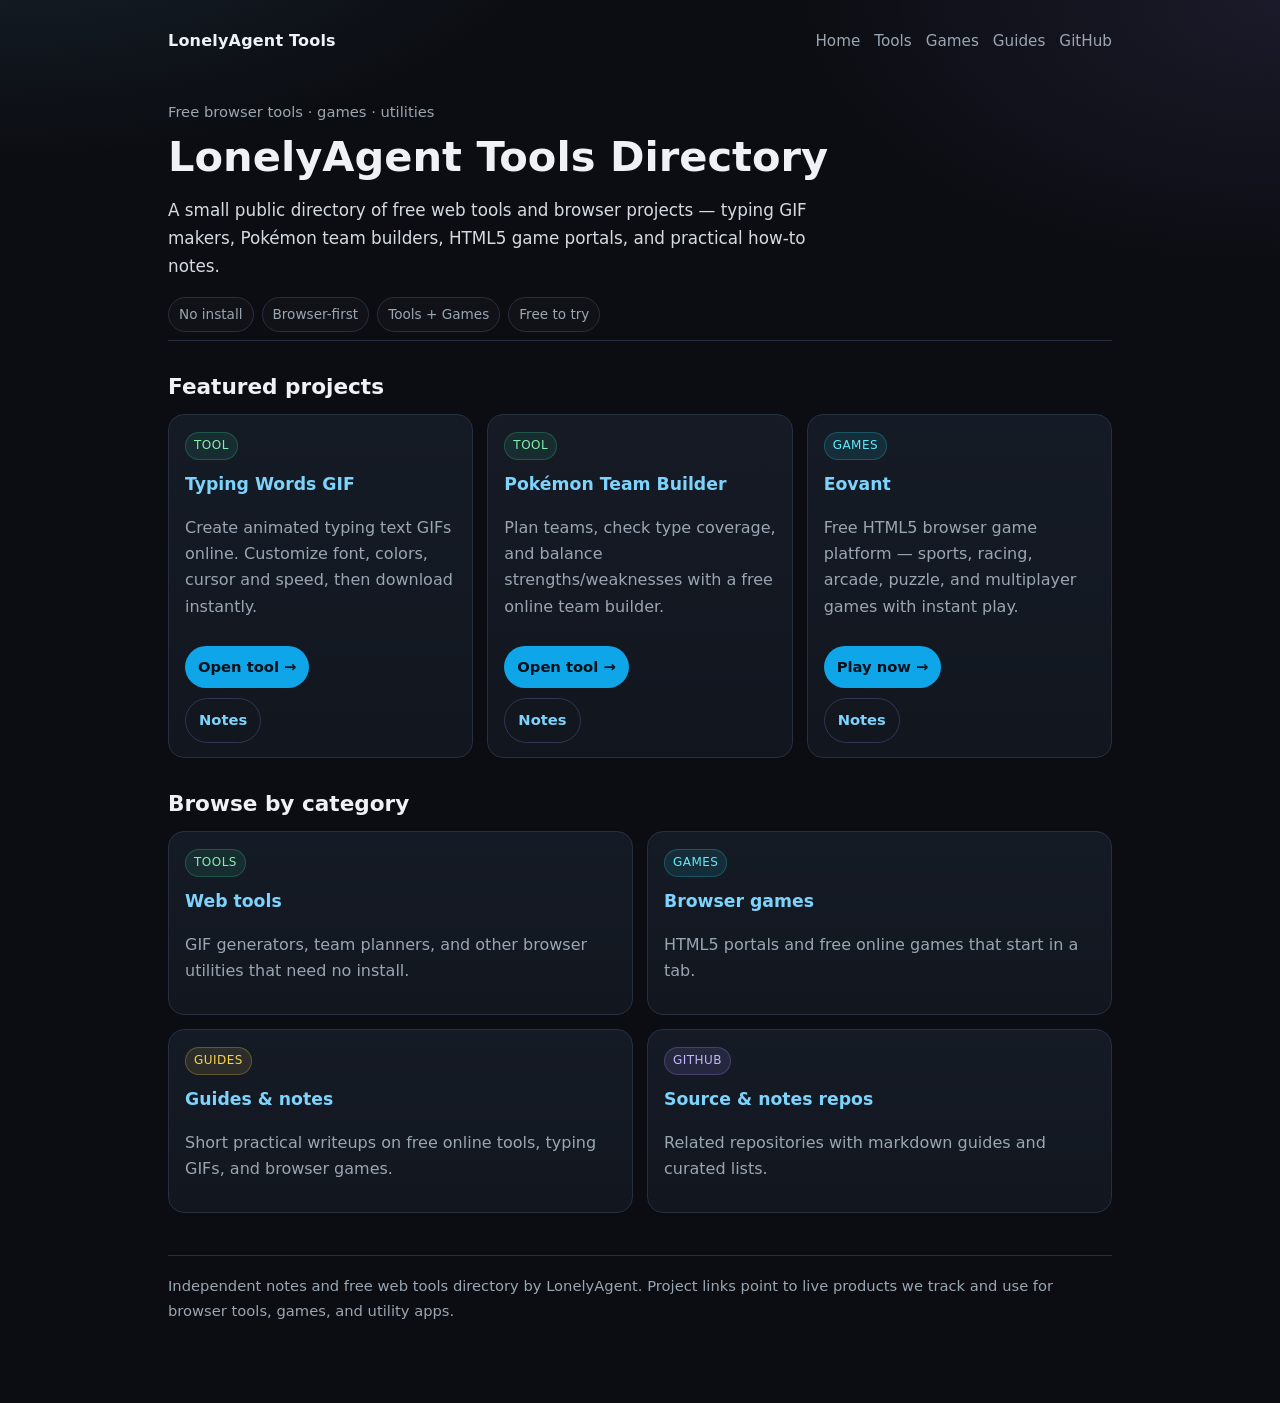
==== index.html @ 7a9ae603 "Convert Pages site into general tools directory: index.html" ====
<!DOCTYPE html>
<html lang="en">
<head>
  <meta charset="utf-8" />
  <meta name="viewport" content="width=device-width, initial-scale=1" />
  <title>LonelyAgent Tools – Free Browser Tools, Games & Utilities</title>
  <meta name="description" content="Directory of free browser tools and projects: typing GIF maker, Pokémon team builder, HTML5 game portal, and guides." />
  <meta name="robots" content="index,follow" />
  <link rel="canonical" href="https://lonelyagent.github.io/" />
  <meta property="og:title" content="LonelyAgent Tools – Free Browser Tools, Games & Utilities" />
  <meta property="og:description" content="Directory of free browser tools and projects: typing GIF maker, Pokémon team builder, HTML5 game portal, and guides." />
  <meta property="og:type" content="website" />
  <meta property="og:url" content="https://lonelyagent.github.io/" />
  <style>
:root {
  color-scheme: dark;
  --bg: #0b0d12;
  --bg2: #12161f;
  --card: #161b26;
  --line: #273041;
  --text: #eef2f7;
  --muted: #9aa6b2;
  --accent: #7dd3fc;
  --accent2: #a78bfa;
  --good: #34d399;
}
* { box-sizing: border-box; }
body {
  margin: 0;
  font-family: ui-sans-serif, system-ui, -apple-system, Segoe UI, Roboto, Helvetica, Arial, sans-serif;
  background:
    radial-gradient(1000px 500px at 0% -10%, rgba(125,211,252,.12), transparent 60%),
    radial-gradient(900px 500px at 100% 0%, rgba(167,139,250,.10), transparent 55%),
    var(--bg);
  color: var(--text);
  line-height: 1.65;
}
a { color: var(--accent); text-decoration: none; }
a:hover { text-decoration: underline; }
.wrap { max-width: 980px; margin: 0 auto; padding: 28px 18px 80px; }
.nav {
  display:flex; flex-wrap:wrap; gap:12px 18px; align-items:center;
  justify-content:space-between; margin-bottom: 28px;
}
.brand { font-weight: 800; letter-spacing: .2px; color: var(--text); }
.navlinks { display:flex; flex-wrap:wrap; gap: 14px; color: var(--muted); font-size: .95rem; }
.navlinks a { color: var(--muted); }
.navlinks a:hover { color: var(--text); }
h1 { font-size: clamp(1.9rem, 3.4vw, 2.6rem); line-height: 1.15; margin: 0 0 12px; }
h2 { font-size: 1.35rem; margin: 0 0 10px; }
h3 { margin: 0 0 8px; font-size: 1.08rem; }
.lead { color: #d5dbe3; font-size: 1.05rem; max-width: 62ch; }
.muted { color: var(--muted); }
.hero {
  padding: 18px 0 8px;
  border-bottom: 1px solid var(--line);
  margin-bottom: 28px;
}
.grid {
  display: grid;
  grid-template-columns: 1fr;
  gap: 14px;
}
@media (min-width: 780px) {
  .grid-2 { grid-template-columns: 1fr 1fr; }
  .grid-3 { grid-template-columns: 1fr 1fr 1fr; }
}
.card {
  background: linear-gradient(180deg, rgba(22,27,38,.96), rgba(18,22,31,.96));
  border: 1px solid var(--line);
  border-radius: 16px;
  padding: 16px 16px 14px;
}
.card:hover { border-color: #3a465c; }
.tag {
  display:inline-block; font-size: .75rem; letter-spacing: .04em; text-transform: uppercase;
  color: #c4b5fd; background: rgba(167,139,250,.12); border: 1px solid rgba(167,139,250,.25);
  border-radius: 999px; padding: 3px 8px; margin-bottom: 10px;
}
.tag.game { color:#67e8f9; background: rgba(34,211,238,.10); border-color: rgba(34,211,238,.25); }
.tag.tool { color:#86efac; background: rgba(52,211,153,.10); border-color: rgba(52,211,153,.25); }
.tag.guide { color:#fcd34d; background: rgba(252,211,77,.10); border-color: rgba(252,211,77,.25); }
.btn {
  display:inline-block; margin-top: 10px; padding: 9px 13px; border-radius: 999px;
  background: #0ea5e9; color: #041018; font-weight: 700; font-size: .92rem;
}
.btn.secondary { background: transparent; color: var(--accent); border: 1px solid #335; }
ul { padding-left: 1.15rem; }
li { margin: .25rem 0; }
footer {
  margin-top: 42px; padding-top: 18px; border-top: 1px solid var(--line);
  color: var(--muted); font-size: .92rem;
}
.kicker { color: var(--muted); font-size: .92rem; margin-bottom: 8px; }
.section { margin: 28px 0; }
.pillrow { display:flex; flex-wrap:wrap; gap:8px; margin: 12px 0 0; }
.pill {
  border: 1px solid var(--line); border-radius: 999px; padding: 5px 10px;
  color: var(--muted); font-size: .85rem; background: rgba(255,255,255,.02);
}
</style>
</head>
<body>
  <main class="wrap">

  <div class="nav">
    <a class="brand" href="./">LonelyAgent Tools</a>
    <div class="navlinks">
      <a href="./">Home</a>
      <a href="./tools/">Tools</a>
      <a href="./games/">Games</a>
      <a href="./guides/">Guides</a>
      <a href="https://github.com/lonelyagent" rel="noopener">GitHub</a>
    </div>
  </div>

    <section class="hero">
      <div class="kicker">Free browser tools · games · utilities</div>
      <h1>LonelyAgent Tools Directory</h1>
      <p class="lead">
        A small public directory of free web tools and browser projects —
        typing GIF makers, Pokémon team builders, HTML5 game portals, and practical how-to notes.
      </p>
      <div class="pillrow">
        <span class="pill">No install</span>
        <span class="pill">Browser-first</span>
        <span class="pill">Tools + Games</span>
        <span class="pill">Free to try</span>
      </div>
    </section>

    <section class="section">
      <h2>Featured projects</h2>
      <div class="grid grid-3">
        <article class="card">
          <div class="tag tool">Tool</div>
          <h3><a href="https://typingwordsgif.com/" rel="noopener">Typing Words GIF</a></h3>
          <p class="muted">Create animated typing text GIFs online. Customize font, colors, cursor and speed, then download instantly.</p>
          <a class="btn" href="https://typingwordsgif.com/" rel="noopener">Open tool →</a>
          <div><a class="btn secondary" href="./tools/typing-words-gif.html">Notes</a></div>
        </article>
        <article class="card">
          <div class="tag tool">Tool</div>
          <h3><a href="https://pkmtb.pages.dev/" rel="noopener">Pokémon Team Builder</a></h3>
          <p class="muted">Plan teams, check type coverage, and balance strengths/weaknesses with a free online team builder.</p>
          <a class="btn" href="https://pkmtb.pages.dev/" rel="noopener">Open tool →</a>
          <div><a class="btn secondary" href="./tools/pokemon-team-builder.html">Notes</a></div>
        </article>
        <article class="card">
          <div class="tag game">Games</div>
          <h3><a href="https://eovant.com/" rel="noopener">Eovant</a></h3>
          <p class="muted">Free HTML5 browser game platform — sports, racing, arcade, puzzle, and multiplayer games with instant play.</p>
          <a class="btn" href="https://eovant.com/" rel="noopener">Play now →</a>
          <div><a class="btn secondary" href="./games/eovant.html">Notes</a></div>
        </article>
      </div>
    </section>

    <section class="section">
      <h2>Browse by category</h2>
      <div class="grid grid-2">
        <article class="card">
          <div class="tag tool">Tools</div>
          <h3><a href="./tools/">Web tools</a></h3>
          <p class="muted">GIF generators, team planners, and other browser utilities that need no install.</p>
        </article>
        <article class="card">
          <div class="tag game">Games</div>
          <h3><a href="./games/">Browser games</a></h3>
          <p class="muted">HTML5 portals and free online games that start in a tab.</p>
        </article>
        <article class="card">
          <div class="tag guide">Guides</div>
          <h3><a href="./guides/">Guides & notes</a></h3>
          <p class="muted">Short practical writeups on free online tools, typing GIFs, and browser games.</p>
        </article>
        <article class="card">
          <div class="tag">GitHub</div>
          <h3><a href="https://github.com/lonelyagent" rel="noopener">Source & notes repos</a></h3>
          <p class="muted">Related repositories with markdown guides and curated lists.</p>
        </article>
      </div>
    </section>

    <footer>
      Independent notes and free web tools directory by LonelyAgent.
      Project links point to live products we track and use for browser tools, games, and utility apps.
    </footer>
  </main>
</body>
</html>
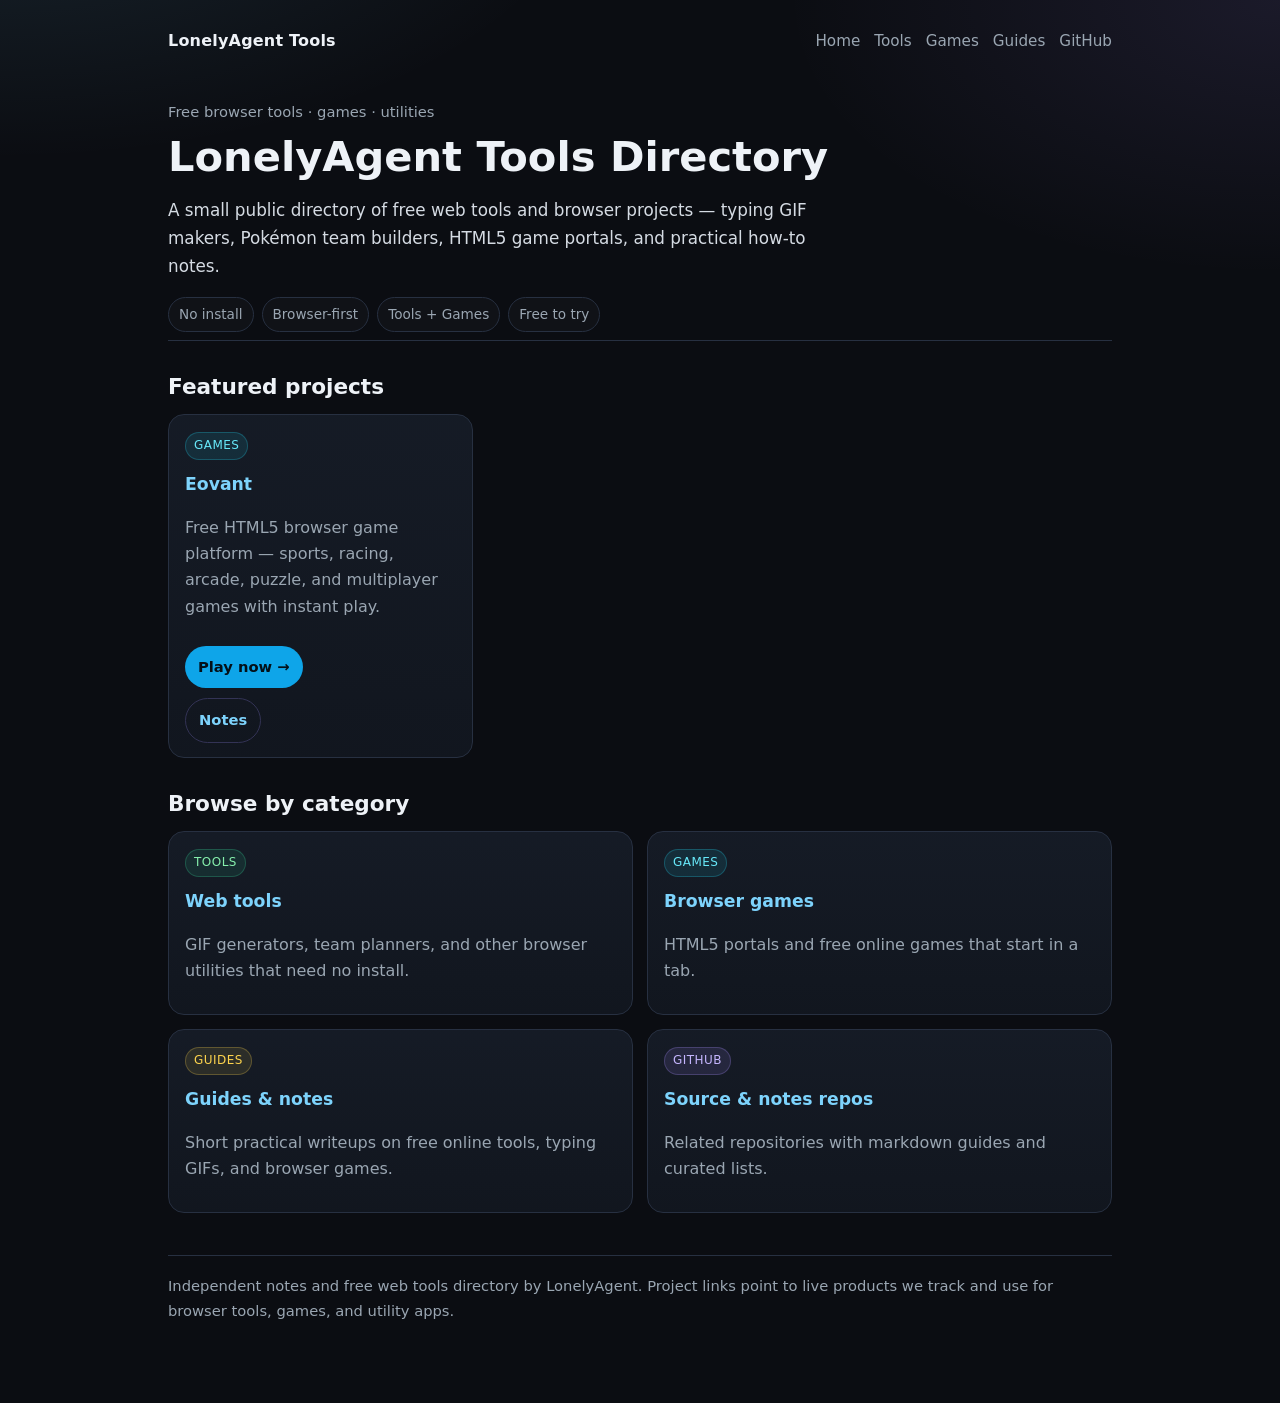
==== commit 002ad434: "Remove pkmtb references from index.html" ====
--- a/index.html
+++ b/index.html
@@ -133,20 +133,6 @@
       <h2>Featured projects</h2>
       <div class="grid grid-3">
         <article class="card">
-          <div class="tag tool">Tool</div>
-          <h3><a href="https://typingwordsgif.com/" rel="noopener">Typing Words GIF</a></h3>
-          <p class="muted">Create animated typing text GIFs online. Customize font, colors, cursor and speed, then download instantly.</p>
-          <a class="btn" href="https://typingwordsgif.com/" rel="noopener">Open tool →</a>
-          <div><a class="btn secondary" href="./tools/typing-words-gif.html">Notes</a></div>
-        </article>
-        <article class="card">
-          <div class="tag tool">Tool</div>
-          <h3><a href="https://pkmtb.pages.dev/" rel="noopener">Pokémon Team Builder</a></h3>
-          <p class="muted">Plan teams, check type coverage, and balance strengths/weaknesses with a free online team builder.</p>
-          <a class="btn" href="https://pkmtb.pages.dev/" rel="noopener">Open tool →</a>
-          <div><a class="btn secondary" href="./tools/pokemon-team-builder.html">Notes</a></div>
-        </article>
-        <article class="card">
           <div class="tag game">Games</div>
           <h3><a href="https://eovant.com/" rel="noopener">Eovant</a></h3>
           <p class="muted">Free HTML5 browser game platform — sports, racing, arcade, puzzle, and multiplayer games with instant play.</p>
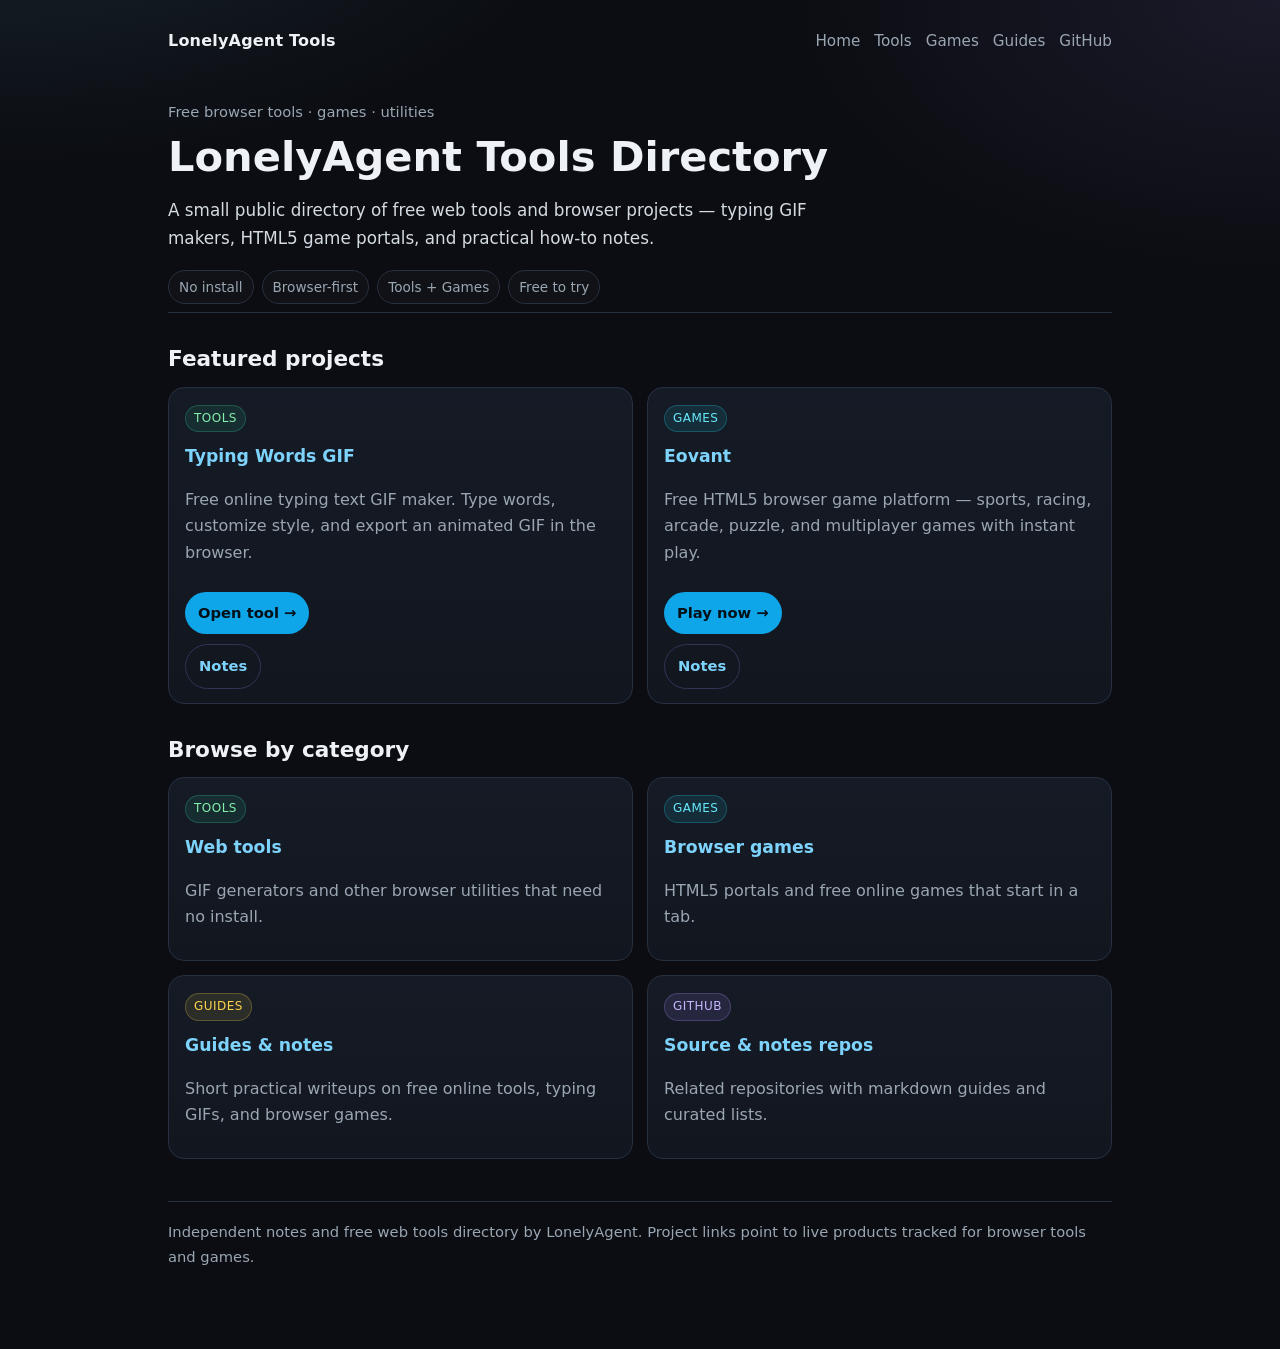
==== commit 9b8ca025: "Restore typingwordsgif on homepage; keep pkmtb removed" ====
--- a/index.html
+++ b/index.html
@@ -4,11 +4,11 @@
   <meta charset="utf-8" />
   <meta name="viewport" content="width=device-width, initial-scale=1" />
   <title>LonelyAgent Tools – Free Browser Tools, Games & Utilities</title>
-  <meta name="description" content="Directory of free browser tools and projects: typing GIF maker, Pokémon team builder, HTML5 game portal, and guides." />
+  <meta name="description" content="Directory of free browser tools and projects: typing GIF maker, HTML5 game portal, and practical guides." />
   <meta name="robots" content="index,follow" />
   <link rel="canonical" href="https://lonelyagent.github.io/" />
   <meta property="og:title" content="LonelyAgent Tools – Free Browser Tools, Games & Utilities" />
-  <meta property="og:description" content="Directory of free browser tools and projects: typing GIF maker, Pokémon team builder, HTML5 game portal, and guides." />
+  <meta property="og:description" content="Directory of free browser tools and projects: typing GIF maker, HTML5 game portal, and practical guides." />
   <meta property="og:type" content="website" />
   <meta property="og:url" content="https://lonelyagent.github.io/" />
   <style>
@@ -98,18 +98,19 @@
   border: 1px solid var(--line); border-radius: 999px; padding: 5px 10px;
   color: var(--muted); font-size: .85rem; background: rgba(255,255,255,.02);
 }
+.prose p { max-width: 70ch; }
 </style>
+
 </head>
 <body>
   <main class="wrap">
-
   <div class="nav">
-    <a class="brand" href="./">LonelyAgent Tools</a>
+    <a class="brand" href="/">LonelyAgent Tools</a>
     <div class="navlinks">
-      <a href="./">Home</a>
-      <a href="./tools/">Tools</a>
-      <a href="./games/">Games</a>
-      <a href="./guides/">Guides</a>
+      <a href="/">Home</a>
+      <a href="/tools/">Tools</a>
+      <a href="/games/">Games</a>
+      <a href="/guides/">Guides</a>
       <a href="https://github.com/lonelyagent" rel="noopener">GitHub</a>
     </div>
   </div>
@@ -119,7 +120,7 @@
       <h1>LonelyAgent Tools Directory</h1>
       <p class="lead">
         A small public directory of free web tools and browser projects —
-        typing GIF makers, Pokémon team builders, HTML5 game portals, and practical how-to notes.
+        typing GIF makers, HTML5 game portals, and practical how-to notes.
       </p>
       <div class="pillrow">
         <span class="pill">No install</span>
@@ -131,13 +132,20 @@
 
     <section class="section">
       <h2>Featured projects</h2>
-      <div class="grid grid-3">
+      <div class="grid grid-2">
+        <article class="card">
+          <div class="tag tool">Tools</div>
+          <h3><a href="https://typingwordsgif.com/" rel="noopener">Typing Words GIF</a></h3>
+          <p class="muted">Free online typing text GIF maker. Type words, customize style, and export an animated GIF in the browser.</p>
+          <a class="btn" href="https://typingwordsgif.com/" rel="noopener">Open tool →</a>
+          <div><a class="btn secondary" href="/tools/typing-words-gif.html">Notes</a></div>
+        </article>
         <article class="card">
           <div class="tag game">Games</div>
           <h3><a href="https://eovant.com/" rel="noopener">Eovant</a></h3>
           <p class="muted">Free HTML5 browser game platform — sports, racing, arcade, puzzle, and multiplayer games with instant play.</p>
           <a class="btn" href="https://eovant.com/" rel="noopener">Play now →</a>
-          <div><a class="btn secondary" href="./games/eovant.html">Notes</a></div>
+          <div><a class="btn secondary" href="/games/eovant.html">Notes</a></div>
         </article>
       </div>
     </section>
@@ -147,17 +155,17 @@
       <div class="grid grid-2">
         <article class="card">
           <div class="tag tool">Tools</div>
-          <h3><a href="./tools/">Web tools</a></h3>
-          <p class="muted">GIF generators, team planners, and other browser utilities that need no install.</p>
+          <h3><a href="/tools/">Web tools</a></h3>
+          <p class="muted">GIF generators and other browser utilities that need no install.</p>
         </article>
         <article class="card">
           <div class="tag game">Games</div>
-          <h3><a href="./games/">Browser games</a></h3>
+          <h3><a href="/games/">Browser games</a></h3>
           <p class="muted">HTML5 portals and free online games that start in a tab.</p>
         </article>
         <article class="card">
           <div class="tag guide">Guides</div>
-          <h3><a href="./guides/">Guides & notes</a></h3>
+          <h3><a href="/guides/">Guides & notes</a></h3>
           <p class="muted">Short practical writeups on free online tools, typing GIFs, and browser games.</p>
         </article>
         <article class="card">
@@ -170,8 +178,9 @@
 
     <footer>
       Independent notes and free web tools directory by LonelyAgent.
-      Project links point to live products we track and use for browser tools, games, and utility apps.
+      Project links point to live products tracked for browser tools and games.
     </footer>
+
   </main>
 </body>
 </html>
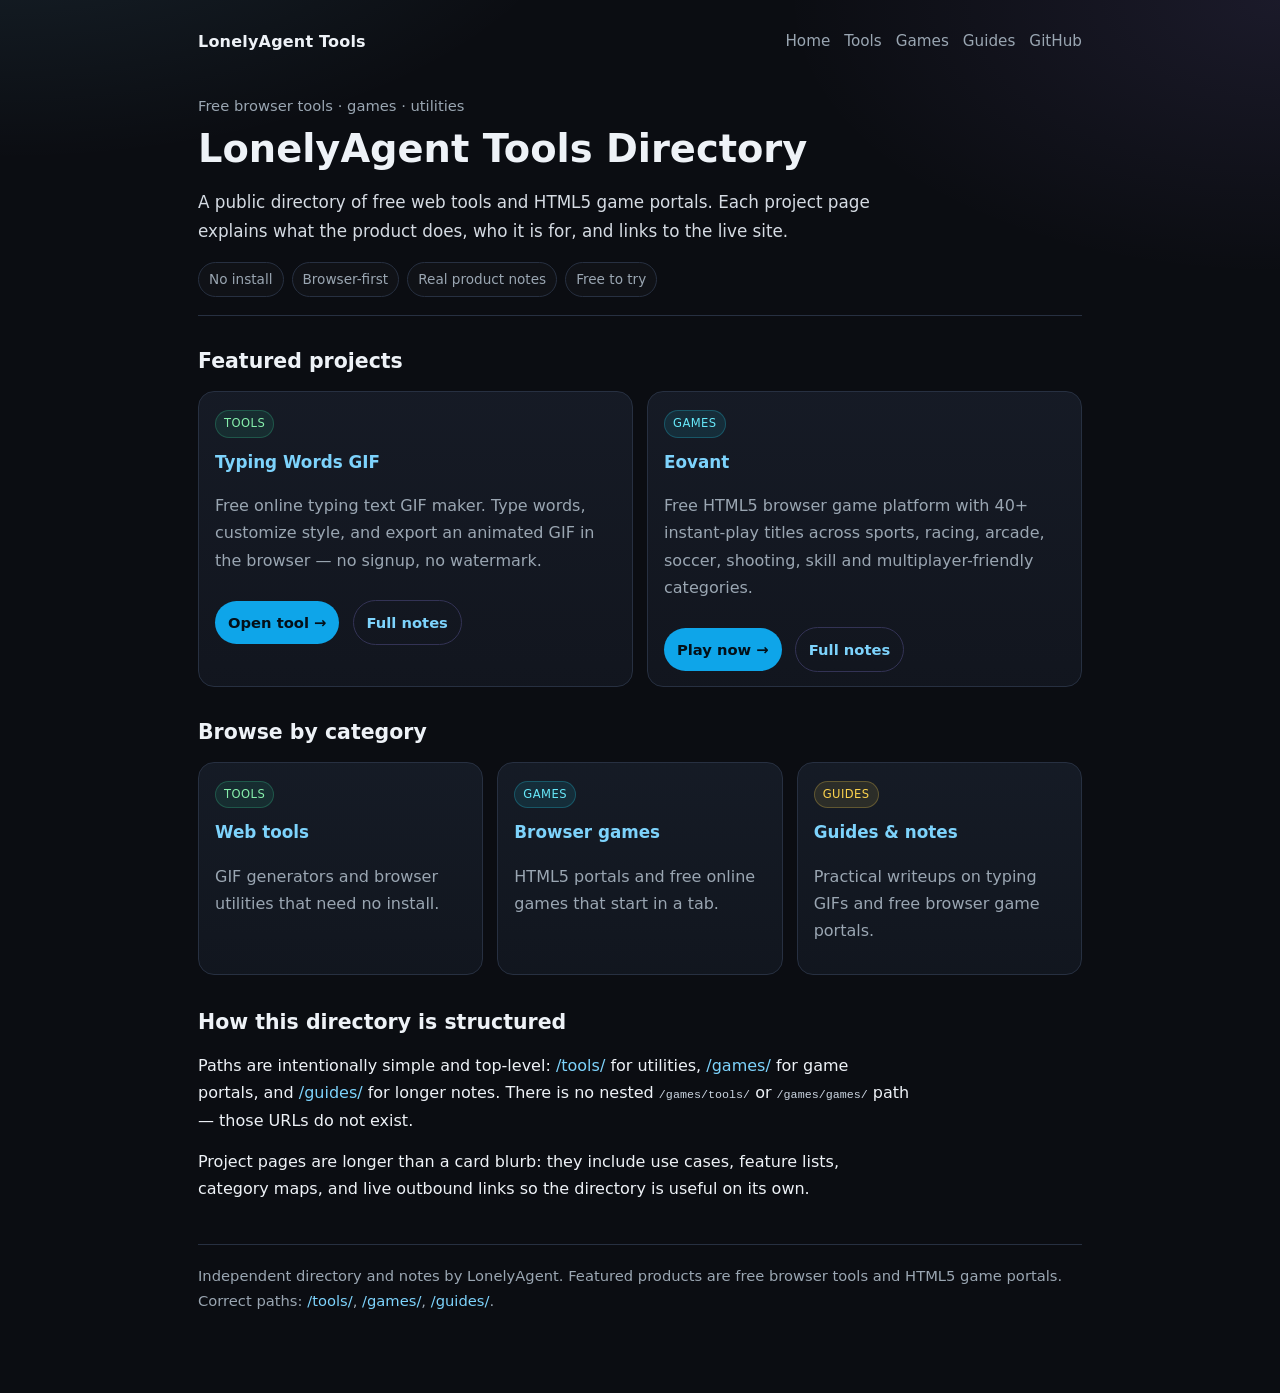
==== commit 8a6fd80c: "fix: deepen product notes and fix broken nested paths - Expand Typing Words GIF and Eovant pages wit" ====
--- a/index.html
+++ b/index.html
@@ -4,103 +4,15 @@
   <meta charset="utf-8" />
   <meta name="viewport" content="width=device-width, initial-scale=1" />
   <title>LonelyAgent Tools – Free Browser Tools, Games & Utilities</title>
-  <meta name="description" content="Directory of free browser tools and projects: typing GIF maker, HTML5 game portal, and practical guides." />
+  <meta name="description" content="Directory of free browser tools and HTML5 game portals: Typing Words GIF maker, Eovant free browser games, and practical guides." />
   <meta name="robots" content="index,follow" />
   <link rel="canonical" href="https://lonelyagent.github.io/" />
   <meta property="og:title" content="LonelyAgent Tools – Free Browser Tools, Games & Utilities" />
-  <meta property="og:description" content="Directory of free browser tools and projects: typing GIF maker, HTML5 game portal, and practical guides." />
+  <meta property="og:description" content="Directory of free browser tools and HTML5 game portals: Typing Words GIF maker, Eovant free browser games, and practical guides." />
   <meta property="og:type" content="website" />
   <meta property="og:url" content="https://lonelyagent.github.io/" />
-  <style>
-:root {
-  color-scheme: dark;
-  --bg: #0b0d12;
-  --bg2: #12161f;
-  --card: #161b26;
-  --line: #273041;
-  --text: #eef2f7;
-  --muted: #9aa6b2;
-  --accent: #7dd3fc;
-  --accent2: #a78bfa;
-  --good: #34d399;
-}
-* { box-sizing: border-box; }
-body {
-  margin: 0;
-  font-family: ui-sans-serif, system-ui, -apple-system, Segoe UI, Roboto, Helvetica, Arial, sans-serif;
-  background:
-    radial-gradient(1000px 500px at 0% -10%, rgba(125,211,252,.12), transparent 60%),
-    radial-gradient(900px 500px at 100% 0%, rgba(167,139,250,.10), transparent 55%),
-    var(--bg);
-  color: var(--text);
-  line-height: 1.65;
-}
-a { color: var(--accent); text-decoration: none; }
-a:hover { text-decoration: underline; }
-.wrap { max-width: 980px; margin: 0 auto; padding: 28px 18px 80px; }
-.nav {
-  display:flex; flex-wrap:wrap; gap:12px 18px; align-items:center;
-  justify-content:space-between; margin-bottom: 28px;
-}
-.brand { font-weight: 800; letter-spacing: .2px; color: var(--text); }
-.navlinks { display:flex; flex-wrap:wrap; gap: 14px; color: var(--muted); font-size: .95rem; }
-.navlinks a { color: var(--muted); }
-.navlinks a:hover { color: var(--text); }
-h1 { font-size: clamp(1.9rem, 3.4vw, 2.6rem); line-height: 1.15; margin: 0 0 12px; }
-h2 { font-size: 1.35rem; margin: 0 0 10px; }
-h3 { margin: 0 0 8px; font-size: 1.08rem; }
-.lead { color: #d5dbe3; font-size: 1.05rem; max-width: 62ch; }
-.muted { color: var(--muted); }
-.hero {
-  padding: 18px 0 8px;
-  border-bottom: 1px solid var(--line);
-  margin-bottom: 28px;
-}
-.grid {
-  display: grid;
-  grid-template-columns: 1fr;
-  gap: 14px;
-}
-@media (min-width: 780px) {
-  .grid-2 { grid-template-columns: 1fr 1fr; }
-  .grid-3 { grid-template-columns: 1fr 1fr 1fr; }
-}
-.card {
-  background: linear-gradient(180deg, rgba(22,27,38,.96), rgba(18,22,31,.96));
-  border: 1px solid var(--line);
-  border-radius: 16px;
-  padding: 16px 16px 14px;
-}
-.card:hover { border-color: #3a465c; }
-.tag {
-  display:inline-block; font-size: .75rem; letter-spacing: .04em; text-transform: uppercase;
-  color: #c4b5fd; background: rgba(167,139,250,.12); border: 1px solid rgba(167,139,250,.25);
-  border-radius: 999px; padding: 3px 8px; margin-bottom: 10px;
-}
-.tag.game { color:#67e8f9; background: rgba(34,211,238,.10); border-color: rgba(34,211,238,.25); }
-.tag.tool { color:#86efac; background: rgba(52,211,153,.10); border-color: rgba(52,211,153,.25); }
-.tag.guide { color:#fcd34d; background: rgba(252,211,77,.10); border-color: rgba(252,211,77,.25); }
-.btn {
-  display:inline-block; margin-top: 10px; padding: 9px 13px; border-radius: 999px;
-  background: #0ea5e9; color: #041018; font-weight: 700; font-size: .92rem;
-}
-.btn.secondary { background: transparent; color: var(--accent); border: 1px solid #335; }
-ul { padding-left: 1.15rem; }
-li { margin: .25rem 0; }
-footer {
-  margin-top: 42px; padding-top: 18px; border-top: 1px solid var(--line);
-  color: var(--muted); font-size: .92rem;
-}
-.kicker { color: var(--muted); font-size: .92rem; margin-bottom: 8px; }
-.section { margin: 28px 0; }
-.pillrow { display:flex; flex-wrap:wrap; gap:8px; margin: 12px 0 0; }
-.pill {
-  border: 1px solid var(--line); border-radius: 999px; padding: 5px 10px;
-  color: var(--muted); font-size: .85rem; background: rgba(255,255,255,.02);
-}
-.prose p { max-width: 70ch; }
-</style>
-
+  <link rel="stylesheet" href="/assets/site.css" />
+  
 </head>
 <body>
   <main class="wrap">
@@ -119,44 +31,44 @@
       <div class="kicker">Free browser tools · games · utilities</div>
       <h1>LonelyAgent Tools Directory</h1>
       <p class="lead">
-        A small public directory of free web tools and browser projects —
-        typing GIF makers, HTML5 game portals, and practical how-to notes.
+        A public directory of free web tools and HTML5 game portals. Each project page
+        explains what the product does, who it is for, and links to the live site.
       </p>
       <div class="pillrow">
         <span class="pill">No install</span>
         <span class="pill">Browser-first</span>
-        <span class="pill">Tools + Games</span>
+        <span class="pill">Real product notes</span>
         <span class="pill">Free to try</span>
       </div>
     </section>
 
-    <section class="section">
+    <section>
       <h2>Featured projects</h2>
       <div class="grid grid-2">
         <article class="card">
           <div class="tag tool">Tools</div>
           <h3><a href="https://typingwordsgif.com/" rel="noopener">Typing Words GIF</a></h3>
-          <p class="muted">Free online typing text GIF maker. Type words, customize style, and export an animated GIF in the browser.</p>
+          <p class="muted">Free online typing text GIF maker. Type words, customize style, and export an animated GIF in the browser — no signup, no watermark.</p>
           <a class="btn" href="https://typingwordsgif.com/" rel="noopener">Open tool →</a>
-          <div><a class="btn secondary" href="/tools/typing-words-gif.html">Notes</a></div>
+          <a class="btn secondary" href="/tools/typing-words-gif.html">Full notes</a>
         </article>
         <article class="card">
           <div class="tag game">Games</div>
-          <h3><a href="https://eovant.com/" rel="noopener">Eovant</a></h3>
-          <p class="muted">Free HTML5 browser game platform — sports, racing, arcade, puzzle, and multiplayer games with instant play.</p>
-          <a class="btn" href="https://eovant.com/" rel="noopener">Play now →</a>
-          <div><a class="btn secondary" href="/games/eovant.html">Notes</a></div>
+          <h3><a href="https://eovant.com/en" rel="noopener">Eovant</a></h3>
+          <p class="muted">Free HTML5 browser game platform with 40+ instant-play titles across sports, racing, arcade, soccer, shooting, skill and multiplayer-friendly categories.</p>
+          <a class="btn" href="https://eovant.com/en" rel="noopener">Play now →</a>
+          <a class="btn secondary" href="/games/eovant.html">Full notes</a>
         </article>
       </div>
     </section>
 
-    <section class="section">
+    <section>
       <h2>Browse by category</h2>
-      <div class="grid grid-2">
+      <div class="grid grid-3">
         <article class="card">
           <div class="tag tool">Tools</div>
           <h3><a href="/tools/">Web tools</a></h3>
-          <p class="muted">GIF generators and other browser utilities that need no install.</p>
+          <p class="muted">GIF generators and browser utilities that need no install.</p>
         </article>
         <article class="card">
           <div class="tag game">Games</div>
@@ -165,22 +77,32 @@
         </article>
         <article class="card">
           <div class="tag guide">Guides</div>
-          <h3><a href="/guides/">Guides & notes</a></h3>
-          <p class="muted">Short practical writeups on free online tools, typing GIFs, and browser games.</p>
-        </article>
-        <article class="card">
-          <div class="tag">GitHub</div>
-          <h3><a href="https://github.com/lonelyagent" rel="noopener">Source & notes repos</a></h3>
-          <p class="muted">Related repositories with markdown guides and curated lists.</p>
+          <h3><a href="/guides/">Guides &amp; notes</a></h3>
+          <p class="muted">Practical writeups on typing GIFs and free browser game portals.</p>
         </article>
       </div>
     </section>
 
+    <section class="prose">
+      <h2>How this directory is structured</h2>
+      <p>
+        Paths are intentionally simple and top-level:
+        <a href="/tools/">/tools/</a> for utilities,
+        <a href="/games/">/games/</a> for game portals, and
+        <a href="/guides/">/guides/</a> for longer notes.
+        There is no nested <code>/games/tools/</code> or <code>/games/games/</code> path —
+        those URLs do not exist.
+      </p>
+      <p>
+        Project pages are longer than a card blurb: they include use cases, feature lists,
+        category maps, and live outbound links so the directory is useful on its own.
+      </p>
+    </section>
+
     <footer>
-      Independent notes and free web tools directory by LonelyAgent.
-      Project links point to live products tracked for browser tools and games.
+      Independent directory and notes by LonelyAgent. Featured products are free browser tools and HTML5 game portals.
+      Correct paths: <a href="/tools/">/tools/</a>, <a href="/games/">/games/</a>, <a href="/guides/">/guides/</a>.
     </footer>
-
   </main>
 </body>
 </html>
--- a/assets/site.css
+++ b/assets/site.css
@@ -0,0 +1,83 @@
+:root {
+  color-scheme: dark;
+  --bg: #0b0d12;
+  --card: #161b26;
+  --line: #273041;
+  --text: #eef2f7;
+  --muted: #9aa6b2;
+  --accent: #7dd3fc;
+  --accent2: #a78bfa;
+  --good: #34d399;
+}
+* { box-sizing: border-box; }
+body {
+  margin: 0;
+  font-family: ui-sans-serif, system-ui, -apple-system, Segoe UI, Roboto, Helvetica, Arial, sans-serif;
+  background:
+    radial-gradient(1000px 500px at 0% -10%, rgba(125,211,252,.12), transparent 60%),
+    radial-gradient(900px 500px at 100% 0%, rgba(167,139,250,.10), transparent 55%),
+    var(--bg);
+  color: var(--text);
+  line-height: 1.7;
+}
+a { color: var(--accent); text-decoration: none; }
+a:hover { text-decoration: underline; }
+.wrap { max-width: 920px; margin: 0 auto; padding: 28px 18px 80px; }
+.nav {
+  display:flex; flex-wrap:wrap; gap:12px 18px; align-items:center;
+  justify-content:space-between; margin-bottom: 28px;
+}
+.brand { font-weight: 800; letter-spacing: .2px; color: var(--text); }
+.navlinks { display:flex; flex-wrap:wrap; gap: 14px; color: var(--muted); font-size: .95rem; }
+.navlinks a { color: var(--muted); }
+.navlinks a:hover { color: var(--text); }
+h1 { font-size: clamp(1.8rem, 3.2vw, 2.4rem); line-height: 1.18; margin: 0 0 12px; }
+h2 { font-size: 1.28rem; margin: 28px 0 12px; }
+h3 { margin: 0 0 8px; font-size: 1.05rem; }
+.lead { color: #d5dbe3; font-size: 1.05rem; max-width: 68ch; }
+.muted { color: var(--muted); }
+.hero { padding: 10px 0 18px; border-bottom: 1px solid var(--line); margin-bottom: 8px; }
+.grid { display:grid; grid-template-columns: 1fr; gap: 14px; }
+@media (min-width: 780px) {
+  .grid-2 { grid-template-columns: 1fr 1fr; }
+  .grid-3 { grid-template-columns: 1fr 1fr 1fr; }
+}
+.card {
+  background: linear-gradient(180deg, rgba(22,27,38,.96), rgba(18,22,31,.96));
+  border: 1px solid var(--line);
+  border-radius: 16px;
+  padding: 16px 16px 14px;
+}
+.card:hover { border-color: #3a465c; }
+.tag {
+  display:inline-block; font-size: .72rem; letter-spacing: .04em; text-transform: uppercase;
+  color: #c4b5fd; background: rgba(167,139,250,.12); border: 1px solid rgba(167,139,250,.25);
+  border-radius: 999px; padding: 3px 8px; margin-bottom: 10px;
+}
+.tag.game { color:#67e8f9; background: rgba(34,211,238,.10); border-color: rgba(34,211,238,.25); }
+.tag.tool { color:#86efac; background: rgba(52,211,153,.10); border-color: rgba(52,211,153,.25); }
+.tag.guide { color:#fcd34d; background: rgba(252,211,77,.10); border-color: rgba(252,211,77,.25); }
+.btn {
+  display:inline-block; margin: 10px 8px 0 0; padding: 9px 13px; border-radius: 999px;
+  background: #0ea5e9; color: #041018; font-weight: 700; font-size: .92rem;
+}
+.btn.secondary { background: transparent; color: var(--accent); border: 1px solid #335; }
+ul { padding-left: 1.15rem; }
+li { margin: .35rem 0; }
+footer {
+  margin-top: 42px; padding-top: 18px; border-top: 1px solid var(--line);
+  color: var(--muted); font-size: .92rem;
+}
+.kicker { color: var(--muted); font-size: .92rem; margin-bottom: 8px; }
+.prose p { max-width: 70ch; margin: 0 0 14px; }
+.prose h2 { margin-top: 30px; }
+.pillrow { display:flex; flex-wrap:wrap; gap:8px; margin: 12px 0 0; }
+.pill {
+  border: 1px solid var(--line); border-radius: 999px; padding: 5px 10px;
+  color: var(--muted); font-size: .85rem; background: rgba(255,255,255,.02);
+}
+.toc a { display:inline-block; margin: 0 10px 8px 0; }
+.game-list { columns: 1; }
+@media (min-width: 700px) { .game-list { columns: 2; } }
+.game-list li { break-inside: avoid; }
+code { font-size: .9em; color: #cbd5e1; }
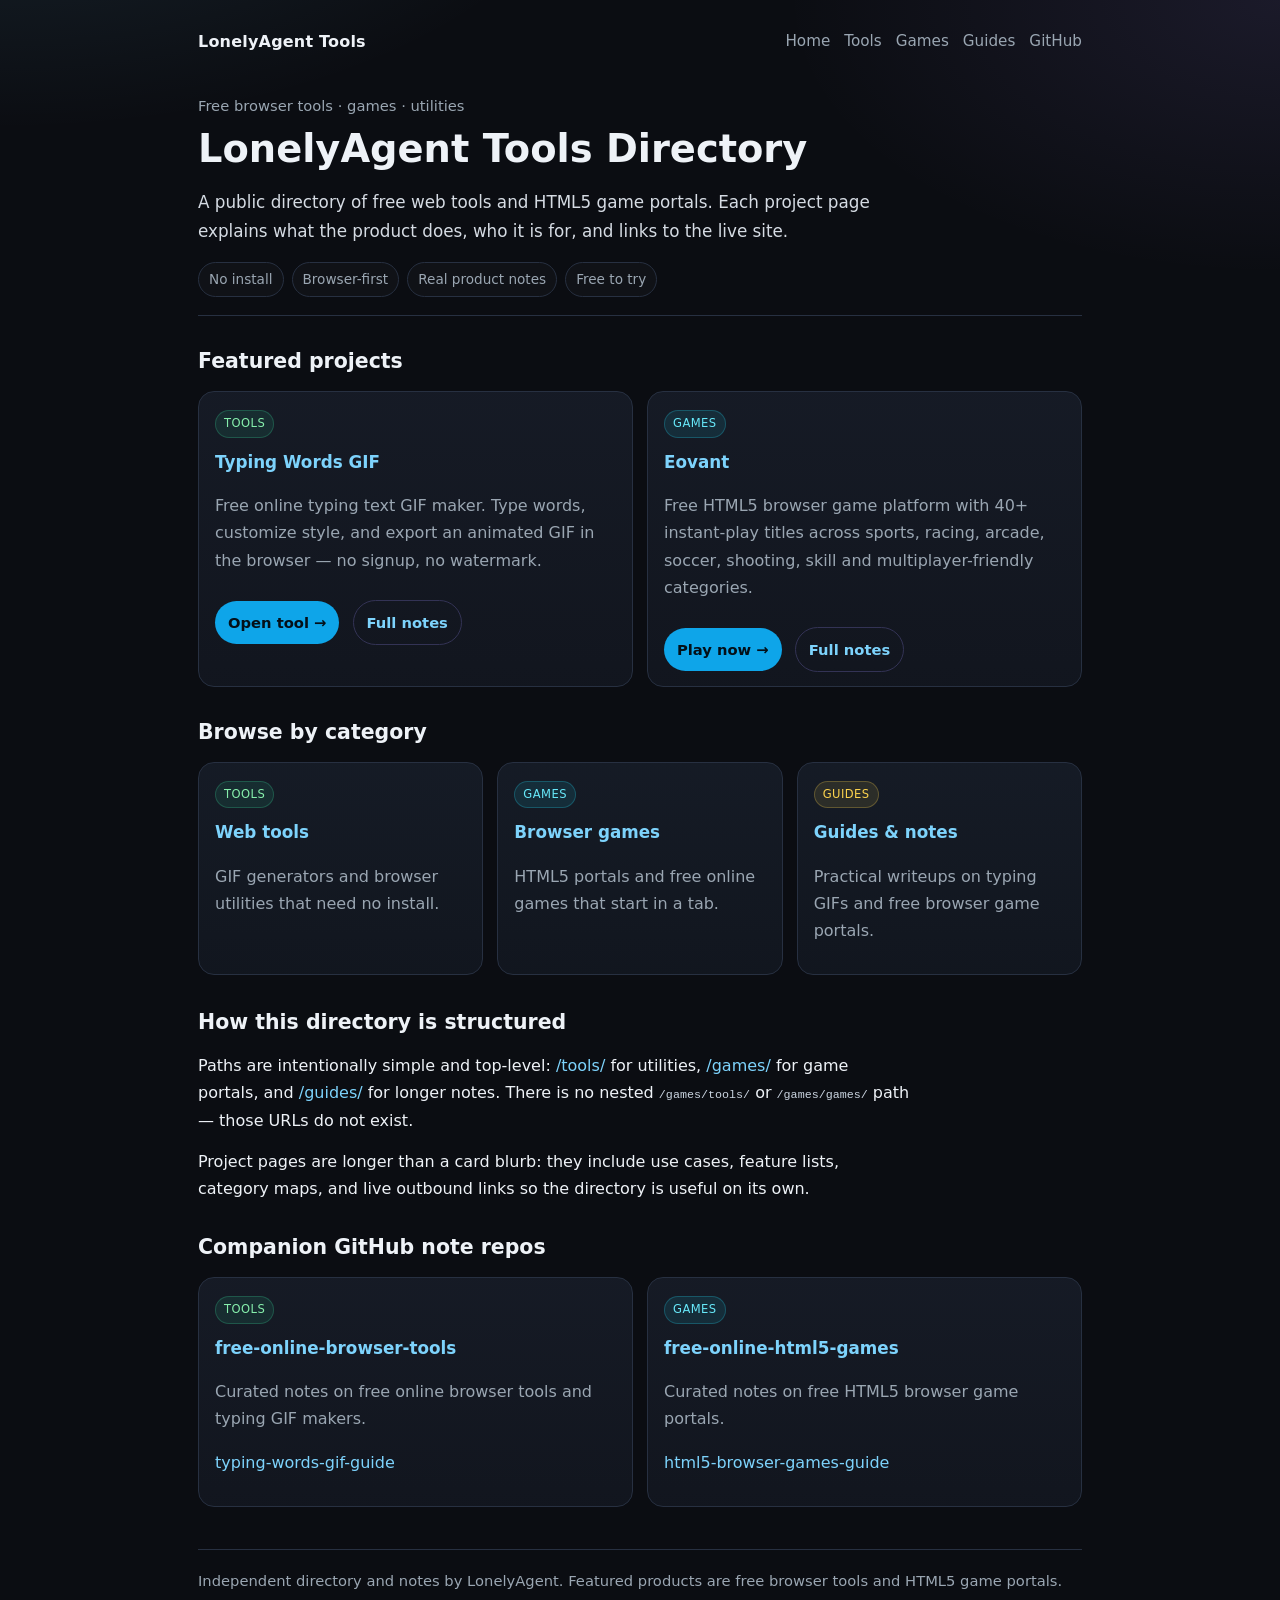
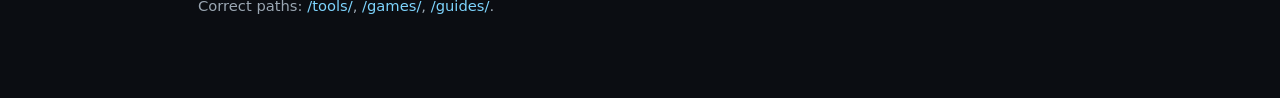
==== commit f10b582d: "docs: link tool-side note repos like the games pair" ====
--- a/index.html
+++ b/index.html
@@ -99,6 +99,24 @@
       </p>
     </section>
 
+
+    <section>
+      <h2>Companion GitHub note repos</h2>
+      <div class="grid grid-2">
+        <article class="card">
+          <div class="tag tool">Tools</div>
+          <h3><a href="https://github.com/lonelyagent/free-online-browser-tools" rel="noopener">free-online-browser-tools</a></h3>
+          <p class="muted">Curated notes on free online browser tools and typing GIF makers.</p>
+          <p class="muted"><a href="https://github.com/lonelyagent/typing-words-gif-guide" rel="noopener">typing-words-gif-guide</a></p>
+        </article>
+        <article class="card">
+          <div class="tag game">Games</div>
+          <h3><a href="https://github.com/lonelyagent/free-online-html5-games" rel="noopener">free-online-html5-games</a></h3>
+          <p class="muted">Curated notes on free HTML5 browser game portals.</p>
+          <p class="muted"><a href="https://github.com/lonelyagent/html5-browser-games-guide" rel="noopener">html5-browser-games-guide</a></p>
+        </article>
+      </div>
+    </section>
     <footer>
       Independent directory and notes by LonelyAgent. Featured products are free browser tools and HTML5 game portals.
       Correct paths: <a href="/tools/">/tools/</a>, <a href="/games/">/games/</a>, <a href="/guides/">/guides/</a>.
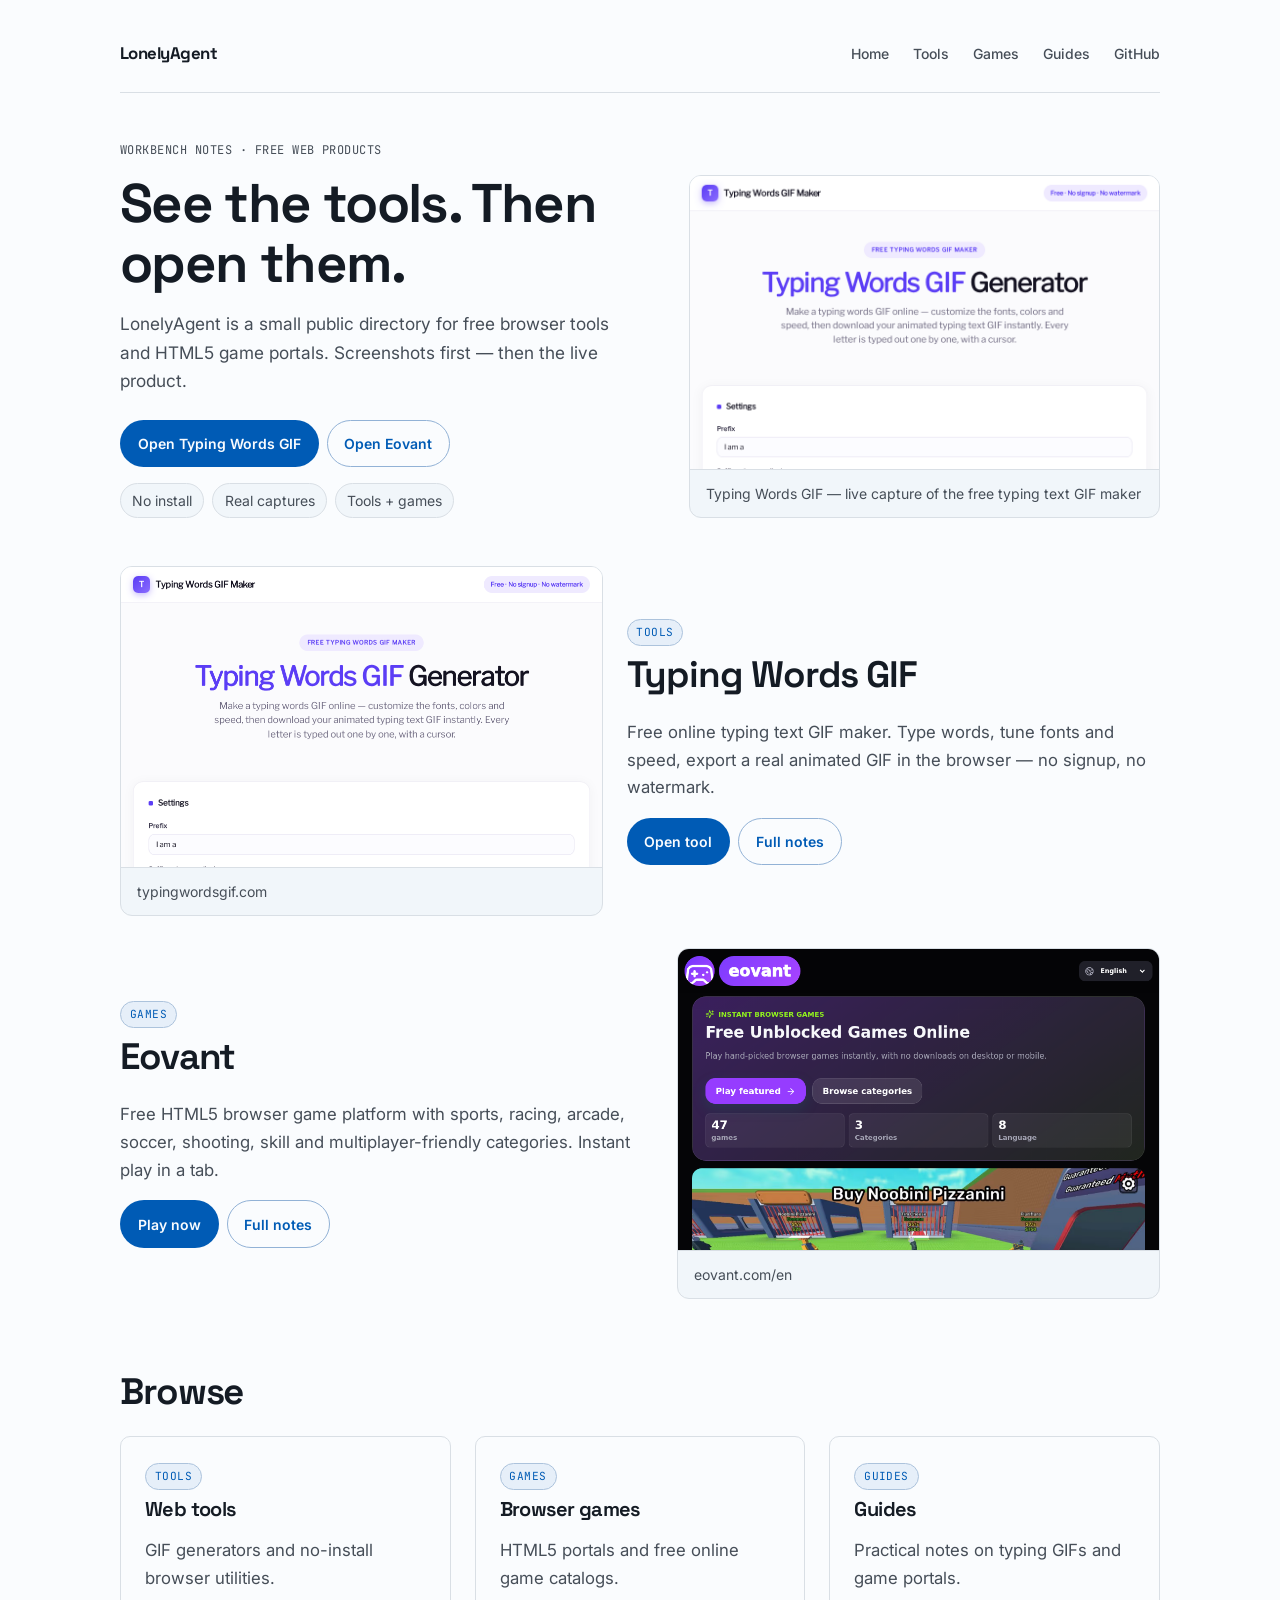
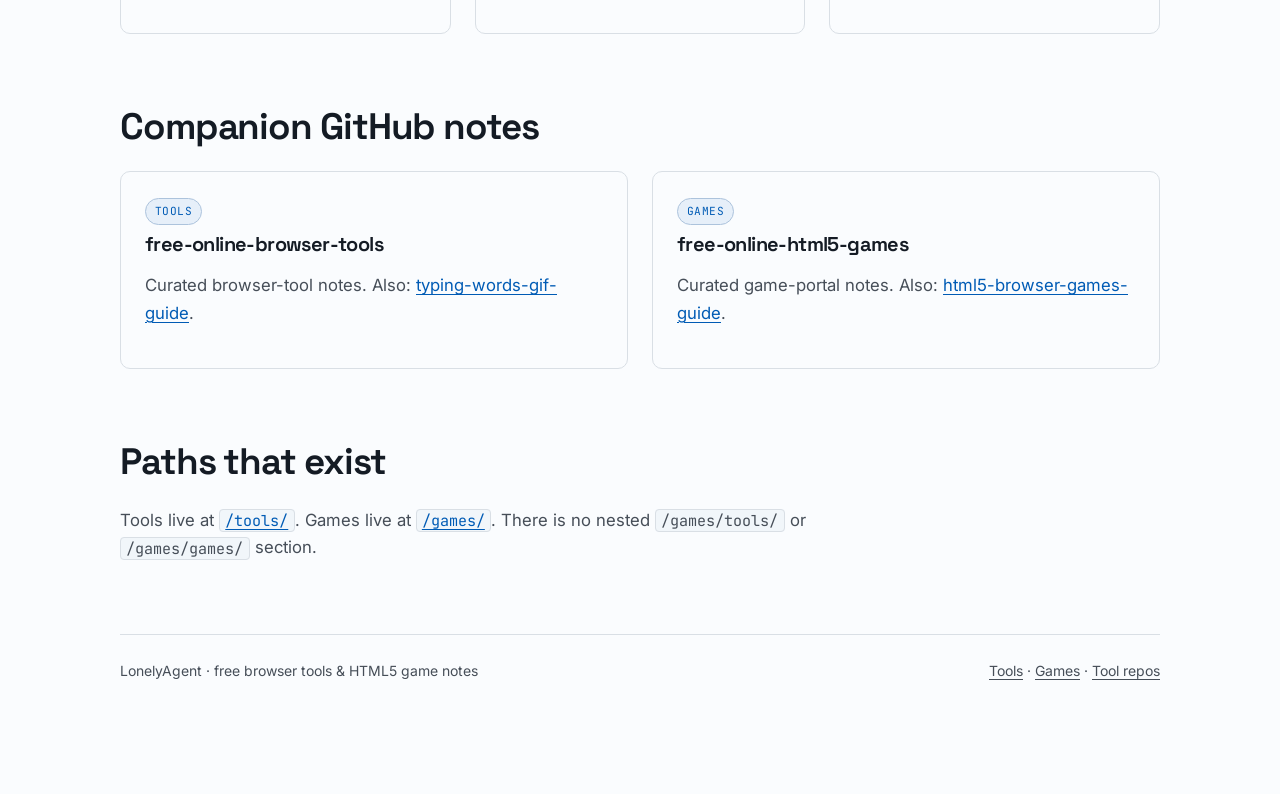
==== commit edabf3f5: "design: Hallmark Workbench redesign with live product screenshots - Cobalt modern-minimal system (to" ====
--- a/index.html
+++ b/index.html
@@ -3,12 +3,12 @@
 <head>
   <meta charset="utf-8" />
   <meta name="viewport" content="width=device-width, initial-scale=1" />
-  <title>LonelyAgent Tools – Free Browser Tools, Games & Utilities</title>
-  <meta name="description" content="Directory of free browser tools and HTML5 game portals: Typing Words GIF maker, Eovant free browser games, and practical guides." />
+  <title>LonelyAgent — Free Browser Tools & HTML5 Games</title>
+  <meta name="description" content="Directory of free browser tools and HTML5 game portals, with live product screenshots of Typing Words GIF and Eovant." />
   <meta name="robots" content="index,follow" />
   <link rel="canonical" href="https://lonelyagent.github.io/" />
-  <meta property="og:title" content="LonelyAgent Tools – Free Browser Tools, Games & Utilities" />
-  <meta property="og:description" content="Directory of free browser tools and HTML5 game portals: Typing Words GIF maker, Eovant free browser games, and practical guides." />
+  <meta property="og:title" content="LonelyAgent — Free Browser Tools & HTML5 Games" />
+  <meta property="og:description" content="Directory of free browser tools and HTML5 game portals, with live product screenshots of Typing Words GIF and Eovant." />
   <meta property="og:type" content="website" />
   <meta property="og:url" content="https://lonelyagent.github.io/" />
   <link rel="stylesheet" href="/assets/site.css" />
@@ -17,7 +17,7 @@
 <body>
   <main class="wrap">
   <div class="nav">
-    <a class="brand" href="/">LonelyAgent Tools</a>
+    <a class="brand" href="/">LonelyAgent</a>
     <div class="navlinks">
       <a href="/">Home</a>
       <a href="/tools/">Tools</a>
@@ -27,99 +27,117 @@
     </div>
   </div>
 
-    <section class="hero">
-      <div class="kicker">Free browser tools · games · utilities</div>
-      <h1>LonelyAgent Tools Directory</h1>
-      <p class="lead">
-        A public directory of free web tools and HTML5 game portals. Each project page
-        explains what the product does, who it is for, and links to the live site.
-      </p>
-      <div class="pillrow">
-        <span class="pill">No install</span>
-        <span class="pill">Browser-first</span>
-        <span class="pill">Real product notes</span>
-        <span class="pill">Free to try</span>
+    <section class="hero split">
+      <div>
+        <p class="kicker">Workbench notes · free web products</p>
+        <h1>See the tools. Then open them.</h1>
+        <p class="lead">
+          LonelyAgent is a small public directory for free browser tools and HTML5 game portals.
+          Screenshots first — then the live product.
+        </p>
+        <div class="btnrow">
+          <a class="btn" href="https://typingwordsgif.com/" rel="noopener">Open Typing Words GIF</a>
+          <a class="btn secondary" href="https://eovant.com/en" rel="noopener">Open Eovant</a>
+        </div>
+        <div class="pillrow">
+          <span class="pill">No install</span>
+          <span class="pill">Real captures</span>
+          <span class="pill">Tools + games</span>
+        </div>
       </div>
+      <figure class="shot">
+        <img src="/assets/shots/typingwordsgif.png" width="960" height="600" alt="Screenshot of Typing Words GIF maker homepage" loading="eager" />
+        <figcaption>Typing Words GIF — live capture of the free typing text GIF maker</figcaption>
+      </figure>
+    </section>
+
+    <section class="shot-stack">
+      <article class="shot-block">
+        <figure class="shot">
+          <img src="/assets/shots/typingwordsgif.png" width="960" height="600" alt="Typing Words GIF interface screenshot" loading="lazy" />
+          <figcaption>typingwordsgif.com</figcaption>
+        </figure>
+        <div class="shot-copy">
+          <span class="tag">Tools</span>
+          <h2 style="margin-top:0">Typing Words GIF</h2>
+          <p>Free online typing text GIF maker. Type words, tune fonts and speed, export a real animated GIF in the browser — no signup, no watermark.</p>
+          <div class="btnrow">
+            <a class="btn" href="https://typingwordsgif.com/" rel="noopener">Open tool</a>
+            <a class="btn secondary" href="/tools/typing-words-gif.html">Full notes</a>
+          </div>
+        </div>
+      </article>
+
+      <article class="shot-block reverse">
+        <figure class="shot">
+          <img src="/assets/shots/eovant.png" width="900" height="560" alt="Screenshot of Eovant free HTML5 browser games portal" loading="lazy" />
+          <figcaption>eovant.com/en</figcaption>
+        </figure>
+        <div class="shot-copy">
+          <span class="tag">Games</span>
+          <h2 style="margin-top:0">Eovant</h2>
+          <p>Free HTML5 browser game platform with sports, racing, arcade, soccer, shooting, skill and multiplayer-friendly categories. Instant play in a tab.</p>
+          <div class="btnrow">
+            <a class="btn" href="https://eovant.com/en" rel="noopener">Play now</a>
+            <a class="btn secondary" href="/games/eovant.html">Full notes</a>
+          </div>
+        </div>
+      </article>
     </section>
 
     <section>
-      <h2>Featured projects</h2>
-      <div class="grid grid-2">
+      <h2>Browse</h2>
+      <div class="grid grid-3">
         <article class="card">
-          <div class="tag tool">Tools</div>
-          <h3><a href="https://typingwordsgif.com/" rel="noopener">Typing Words GIF</a></h3>
-          <p class="muted">Free online typing text GIF maker. Type words, customize style, and export an animated GIF in the browser — no signup, no watermark.</p>
-          <a class="btn" href="https://typingwordsgif.com/" rel="noopener">Open tool →</a>
-          <a class="btn secondary" href="/tools/typing-words-gif.html">Full notes</a>
+          <span class="tag">Tools</span>
+          <h3><a href="/tools/">Web tools</a></h3>
+          <p class="muted">GIF generators and no-install browser utilities.</p>
         </article>
         <article class="card">
-          <div class="tag game">Games</div>
-          <h3><a href="https://eovant.com/en" rel="noopener">Eovant</a></h3>
-          <p class="muted">Free HTML5 browser game platform with 40+ instant-play titles across sports, racing, arcade, soccer, shooting, skill and multiplayer-friendly categories.</p>
-          <a class="btn" href="https://eovant.com/en" rel="noopener">Play now →</a>
-          <a class="btn secondary" href="/games/eovant.html">Full notes</a>
+          <span class="tag">Games</span>
+          <h3><a href="/games/">Browser games</a></h3>
+          <p class="muted">HTML5 portals and free online game catalogs.</p>
+        </article>
+        <article class="card">
+          <span class="tag">Guides</span>
+          <h3><a href="/guides/">Guides</a></h3>
+          <p class="muted">Practical notes on typing GIFs and game portals.</p>
         </article>
       </div>
     </section>
 
     <section>
-      <h2>Browse by category</h2>
-      <div class="grid grid-3">
+      <h2>Companion GitHub notes</h2>
+      <div class="grid grid-2">
         <article class="card">
-          <div class="tag tool">Tools</div>
-          <h3><a href="/tools/">Web tools</a></h3>
-          <p class="muted">GIF generators and browser utilities that need no install.</p>
+          <span class="tag">Tools</span>
+          <h3><a href="https://github.com/lonelyagent/free-online-browser-tools" rel="noopener">free-online-browser-tools</a></h3>
+          <p class="muted">Curated browser-tool notes. Also: <a href="https://github.com/lonelyagent/typing-words-gif-guide" rel="noopener">typing-words-gif-guide</a>.</p>
         </article>
         <article class="card">
-          <div class="tag game">Games</div>
-          <h3><a href="/games/">Browser games</a></h3>
-          <p class="muted">HTML5 portals and free online games that start in a tab.</p>
-        </article>
-        <article class="card">
-          <div class="tag guide">Guides</div>
-          <h3><a href="/guides/">Guides &amp; notes</a></h3>
-          <p class="muted">Practical writeups on typing GIFs and free browser game portals.</p>
+          <span class="tag">Games</span>
+          <h3><a href="https://github.com/lonelyagent/free-online-html5-games" rel="noopener">free-online-html5-games</a></h3>
+          <p class="muted">Curated game-portal notes. Also: <a href="https://github.com/lonelyagent/html5-browser-games-guide" rel="noopener">html5-browser-games-guide</a>.</p>
         </article>
       </div>
     </section>
 
     <section class="prose">
-      <h2>How this directory is structured</h2>
+      <h2>Paths that exist</h2>
       <p>
-        Paths are intentionally simple and top-level:
-        <a href="/tools/">/tools/</a> for utilities,
-        <a href="/games/">/games/</a> for game portals, and
-        <a href="/guides/">/guides/</a> for longer notes.
-        There is no nested <code>/games/tools/</code> or <code>/games/games/</code> path —
-        those URLs do not exist.
-      </p>
-      <p>
-        Project pages are longer than a card blurb: they include use cases, feature lists,
-        category maps, and live outbound links so the directory is useful on its own.
+        Tools live at <a href="/tools/"><code>/tools/</code></a>.
+        Games live at <a href="/games/"><code>/games/</code></a>.
+        There is no nested <code>/games/tools/</code> or <code>/games/games/</code> section.
       </p>
     </section>
 
-
-    <section>
-      <h2>Companion GitHub note repos</h2>
-      <div class="grid grid-2">
-        <article class="card">
-          <div class="tag tool">Tools</div>
-          <h3><a href="https://github.com/lonelyagent/free-online-browser-tools" rel="noopener">free-online-browser-tools</a></h3>
-          <p class="muted">Curated notes on free online browser tools and typing GIF makers.</p>
-          <p class="muted"><a href="https://github.com/lonelyagent/typing-words-gif-guide" rel="noopener">typing-words-gif-guide</a></p>
-        </article>
-        <article class="card">
-          <div class="tag game">Games</div>
-          <h3><a href="https://github.com/lonelyagent/free-online-html5-games" rel="noopener">free-online-html5-games</a></h3>
-          <p class="muted">Curated notes on free HTML5 browser game portals.</p>
-          <p class="muted"><a href="https://github.com/lonelyagent/html5-browser-games-guide" rel="noopener">html5-browser-games-guide</a></p>
-        </article>
-      </div>
-    </section>
-    <footer>
-      Independent directory and notes by LonelyAgent. Featured products are free browser tools and HTML5 game portals.
-      Correct paths: <a href="/tools/">/tools/</a>, <a href="/games/">/games/</a>, <a href="/guides/">/guides/</a>.
+    <footer class="site-foot">
+      <span>LonelyAgent · free browser tools &amp; HTML5 game notes</span>
+      <span>
+        <a href="/tools/">Tools</a> ·
+        <a href="/games/">Games</a> ·
+        <a href="https://github.com/lonelyagent/free-online-browser-tools" rel="noopener">Tool repos</a>
+      </span>
     </footer>
   </main>
 </body>
--- a/assets/site.css
+++ b/assets/site.css
@@ -1,83 +1,278 @@
-:root {
-  color-scheme: dark;
-  --bg: #0b0d12;
-  --card: #161b26;
-  --line: #273041;
-  --text: #eef2f7;
-  --muted: #9aa6b2;
-  --accent: #7dd3fc;
-  --accent2: #a78bfa;
-  --good: #34d399;
-}
-* { box-sizing: border-box; }
+/* Hallmark · genre: modern-minimal · macrostructure: Workbench · theme: Cobalt · enrichment: real screenshots · nav: N1b · footer: Ft2 · design-system: design.md · designed-as-app
+ * Hallmark · pre-emit critique: P4 H4 E4 S4 R4 V4
+ */
+@import url("https://fonts.googleapis.com/css2?family=Inter:wght@400;500;600&family=JetBrains+Mono:wght@400;500&family=Space+Grotesk:wght@500;600;700&display=swap");
+@import url("./tokens.css");
+
+*, *::before, *::after { box-sizing: border-box; }
+html, body { overflow-x: clip; }
 body {
   margin: 0;
-  font-family: ui-sans-serif, system-ui, -apple-system, Segoe UI, Roboto, Helvetica, Arial, sans-serif;
-  background:
-    radial-gradient(1000px 500px at 0% -10%, rgba(125,211,252,.12), transparent 60%),
-    radial-gradient(900px 500px at 100% 0%, rgba(167,139,250,.10), transparent 55%),
-    var(--bg);
-  color: var(--text);
-  line-height: 1.7;
-}
-a { color: var(--accent); text-decoration: none; }
-a:hover { text-decoration: underline; }
-.wrap { max-width: 920px; margin: 0 auto; padding: 28px 18px 80px; }
+  font-family: var(--font-body);
+  font-size: var(--text-md);
+  line-height: 1.65;
+  color: var(--color-ink);
+  background: var(--color-paper);
+  -webkit-font-smoothing: antialiased;
+}
+img { max-width: 100%; height: auto; display: block; }
+a { color: var(--color-accent); text-decoration-thickness: 1px; text-underline-offset: 3px; }
+a:hover { text-decoration-thickness: 2px; }
+a:focus-visible, button:focus-visible, .btn:focus-visible {
+  outline: 2px solid var(--color-focus);
+  outline-offset: 3px;
+}
+
+.wrap {
+  width: min(100% - 2rem, var(--max));
+  margin-inline: auto;
+  padding-block: var(--space-md) var(--space-3xl);
+}
+
+/* N1b nav */
 .nav {
-  display:flex; flex-wrap:wrap; gap:12px 18px; align-items:center;
-  justify-content:space-between; margin-bottom: 28px;
-}
-.brand { font-weight: 800; letter-spacing: .2px; color: var(--text); }
-.navlinks { display:flex; flex-wrap:wrap; gap: 14px; color: var(--muted); font-size: .95rem; }
-.navlinks a { color: var(--muted); }
-.navlinks a:hover { color: var(--text); }
-h1 { font-size: clamp(1.8rem, 3.2vw, 2.4rem); line-height: 1.18; margin: 0 0 12px; }
-h2 { font-size: 1.28rem; margin: 28px 0 12px; }
-h3 { margin: 0 0 8px; font-size: 1.05rem; }
-.lead { color: #d5dbe3; font-size: 1.05rem; max-width: 68ch; }
-.muted { color: var(--muted); }
-.hero { padding: 10px 0 18px; border-bottom: 1px solid var(--line); margin-bottom: 8px; }
-.grid { display:grid; grid-template-columns: 1fr; gap: 14px; }
+  display: flex;
+  flex-wrap: wrap;
+  align-items: center;
+  justify-content: space-between;
+  gap: var(--space-sm);
+  padding: var(--space-sm) 0 var(--space-md);
+  border-bottom: 1px solid var(--color-rule);
+  margin-bottom: var(--space-xl);
+}
+.brand {
+  font-family: var(--font-display);
+  font-weight: 700;
+  letter-spacing: -0.03em;
+  color: var(--color-ink);
+  text-decoration: none;
+  font-size: 1.05rem;
+}
+.brand:hover { text-decoration: none; color: var(--color-accent); }
+.navlinks {
+  display: flex;
+  flex-wrap: wrap;
+  gap: var(--space-xs) var(--space-md);
+  font-size: var(--text-sm);
+  font-weight: 500;
+}
+.navlinks a {
+  color: var(--color-ink-2);
+  text-decoration: none;
+}
+.navlinks a:hover { color: var(--color-ink); }
+
+h1, h2, h3 {
+  font-family: var(--font-display);
+  font-style: normal;
+  font-weight: 650;
+  letter-spacing: -0.03em;
+  line-height: 1.12;
+  color: var(--color-ink);
+  overflow-wrap: anywhere;
+  min-width: 0;
+}
+h1 { font-size: var(--text-display); margin: 0 0 var(--space-sm); }
+h2 { font-size: var(--text-display-s); margin: var(--space-2xl) 0 var(--space-md); }
+h3 { font-size: var(--text-lg); margin: 0 0 var(--space-2xs); }
+
+.kicker {
+  font-family: var(--font-mono);
+  font-size: var(--text-xs);
+  letter-spacing: 0.04em;
+  text-transform: uppercase;
+  color: var(--color-ink-2);
+  margin: 0 0 var(--space-xs);
+}
+.lead {
+  font-size: 1.08rem;
+  color: var(--color-ink-2);
+  max-width: 58ch;
+  margin: 0 0 var(--space-md);
+}
+.muted { color: var(--color-ink-2); }
+.hero {
+  display: grid;
+  gap: var(--space-md);
+  margin-bottom: var(--space-xl);
+}
+@media (min-width: 860px) {
+  .hero.split {
+    grid-template-columns: minmax(0, 1.05fr) minmax(0, 0.95fr);
+    align-items: end;
+    gap: var(--space-xl);
+  }
+}
+
+.btn {
+  display: inline-flex;
+  align-items: center;
+  justify-content: center;
+  gap: 0.4rem;
+  padding: 0.7rem 1.05rem;
+  border-radius: var(--radius-pill);
+  background: var(--color-accent);
+  color: var(--color-accent-ink);
+  font-weight: 600;
+  font-size: var(--text-sm);
+  text-decoration: none;
+  border: 1px solid transparent;
+  transition: transform var(--dur-short) var(--ease-out), opacity var(--dur-short) var(--ease-out);
+}
+.btn:hover { text-decoration: none; opacity: 0.92; }
+.btn:active { transform: translateY(1px); }
+.btn.secondary {
+  background: transparent;
+  color: var(--color-accent);
+  border-color: color-mix(in oklch, var(--color-accent) 35%, var(--color-rule));
+}
+.btnrow {
+  display: flex;
+  flex-wrap: wrap;
+  gap: var(--space-2xs);
+  margin-top: var(--space-sm);
+}
+
+/* Workbench screenshot frames — real captures, no fake chrome */
+.shot {
+  margin: 0;
+  background: var(--color-paper-2);
+  border: 1px solid var(--color-rule);
+  border-radius: var(--radius-shot);
+  overflow: hidden;
+  min-width: 0;
+}
+.shot img {
+  width: 100%;
+  aspect-ratio: 16 / 10;
+  object-fit: cover;
+  object-position: top center;
+  background: var(--color-paper-2);
+}
+.shot figcaption {
+  padding: var(--space-xs) var(--space-sm);
+  font-size: var(--text-sm);
+  color: var(--color-ink-2);
+  border-top: 1px solid var(--color-rule);
+}
+.shot-stack {
+  display: grid;
+  gap: var(--space-lg);
+}
+.shot-block {
+  display: grid;
+  gap: var(--space-md);
+}
+@media (min-width: 860px) {
+  .shot-block {
+    grid-template-columns: minmax(0, 0.95fr) minmax(0, 1.05fr);
+    align-items: center;
+  }
+  .shot-block.reverse { grid-template-columns: minmax(0, 1.05fr) minmax(0, 0.95fr); }
+  .shot-block.reverse .shot { order: 2; }
+  .shot-block.reverse .shot-copy { order: 1; }
+}
+.shot-copy p { margin: 0 0 var(--space-sm); max-width: 52ch; color: var(--color-ink-2); }
+
+.grid {
+  display: grid;
+  grid-template-columns: 1fr;
+  gap: var(--space-md);
+}
 @media (min-width: 780px) {
-  .grid-2 { grid-template-columns: 1fr 1fr; }
-  .grid-3 { grid-template-columns: 1fr 1fr 1fr; }
-}
+  .grid-2 { grid-template-columns: minmax(0, 1fr) minmax(0, 1fr); }
+  .grid-3 { grid-template-columns: repeat(3, minmax(0, 1fr)); }
+}
+
 .card {
-  background: linear-gradient(180deg, rgba(22,27,38,.96), rgba(18,22,31,.96));
-  border: 1px solid var(--line);
-  border-radius: 16px;
-  padding: 16px 16px 14px;
-}
-.card:hover { border-color: #3a465c; }
+  background: var(--color-paper);
+  border: 1px solid var(--color-rule);
+  border-radius: var(--radius-card);
+  padding: var(--space-md);
+  min-width: 0;
+}
+.card h3 a { color: var(--color-ink); text-decoration: none; }
+.card h3 a:hover { color: var(--color-accent); }
 .tag {
-  display:inline-block; font-size: .72rem; letter-spacing: .04em; text-transform: uppercase;
-  color: #c4b5fd; background: rgba(167,139,250,.12); border: 1px solid rgba(167,139,250,.25);
-  border-radius: 999px; padding: 3px 8px; margin-bottom: 10px;
-}
-.tag.game { color:#67e8f9; background: rgba(34,211,238,.10); border-color: rgba(34,211,238,.25); }
-.tag.tool { color:#86efac; background: rgba(52,211,153,.10); border-color: rgba(52,211,153,.25); }
-.tag.guide { color:#fcd34d; background: rgba(252,211,77,.10); border-color: rgba(252,211,77,.25); }
-.btn {
-  display:inline-block; margin: 10px 8px 0 0; padding: 9px 13px; border-radius: 999px;
-  background: #0ea5e9; color: #041018; font-weight: 700; font-size: .92rem;
-}
-.btn.secondary { background: transparent; color: var(--accent); border: 1px solid #335; }
-ul { padding-left: 1.15rem; }
-li { margin: .35rem 0; }
-footer {
-  margin-top: 42px; padding-top: 18px; border-top: 1px solid var(--line);
-  color: var(--muted); font-size: .92rem;
-}
-.kicker { color: var(--muted); font-size: .92rem; margin-bottom: 8px; }
-.prose p { max-width: 70ch; margin: 0 0 14px; }
-.prose h2 { margin-top: 30px; }
-.pillrow { display:flex; flex-wrap:wrap; gap:8px; margin: 12px 0 0; }
-.pill {
-  border: 1px solid var(--line); border-radius: 999px; padding: 5px 10px;
-  color: var(--muted); font-size: .85rem; background: rgba(255,255,255,.02);
-}
-.toc a { display:inline-block; margin: 0 10px 8px 0; }
+  display: inline-block;
+  font-family: var(--font-mono);
+  font-size: 0.7rem;
+  letter-spacing: 0.04em;
+  text-transform: uppercase;
+  color: var(--color-accent);
+  background: color-mix(in oklch, var(--color-accent) 8%, var(--color-paper));
+  border: 1px solid color-mix(in oklch, var(--color-accent) 22%, var(--color-rule));
+  border-radius: var(--radius-pill);
+  padding: 0.2rem 0.55rem;
+  margin-bottom: var(--space-2xs);
+}
+
+.prose p { max-width: 68ch; margin: 0 0 var(--space-sm); color: var(--color-ink-2); }
+.prose ul, .prose ol { padding-left: 1.15rem; color: var(--color-ink-2); }
+.prose li { margin: 0.35rem 0; }
+.prose code, code {
+  font-family: var(--font-mono);
+  font-size: 0.9em;
+  background: var(--color-paper-2);
+  border: 1px solid var(--color-rule);
+  border-radius: 4px;
+  padding: 0.05em 0.35em;
+}
+
+.list-index {
+  list-style: none;
+  padding: 0;
+  margin: 0;
+  border-top: 1px solid var(--color-rule);
+}
+.list-index li {
+  border-bottom: 1px solid var(--color-rule);
+  padding: var(--space-sm) 0;
+  display: grid;
+  gap: 0.2rem;
+}
+.list-index a {
+  font-family: var(--font-display);
+  font-weight: 600;
+  font-size: 1.15rem;
+  color: var(--color-ink);
+  text-decoration: none;
+  letter-spacing: -0.02em;
+}
+.list-index a:hover { color: var(--color-accent); }
+
 .game-list { columns: 1; }
 @media (min-width: 700px) { .game-list { columns: 2; } }
 .game-list li { break-inside: avoid; }
-code { font-size: .9em; color: #cbd5e1; }
+
+.pillrow { display: flex; flex-wrap: wrap; gap: 0.5rem; margin-top: var(--space-sm); }
+.pill {
+  border: 1px solid var(--color-rule);
+  border-radius: var(--radius-pill);
+  padding: 0.3rem 0.7rem;
+  color: var(--color-ink-2);
+  font-size: var(--text-sm);
+  background: var(--color-paper-2);
+}
+
+footer.site-foot {
+  margin-top: var(--space-2xl);
+  padding-top: var(--space-md);
+  border-top: 1px solid var(--color-rule);
+  color: var(--color-ink-2);
+  font-size: var(--text-sm);
+  display: flex;
+  flex-wrap: wrap;
+  gap: var(--space-xs) var(--space-md);
+  justify-content: space-between;
+  align-items: baseline;
+}
+footer.site-foot a { color: var(--color-ink-2); }
+
+@media (prefers-reduced-motion: reduce) {
+  *, *::before, *::after {
+    animation-duration: 0.01ms !important;
+    animation-iteration-count: 1 !important;
+    transition-duration: 0.01ms !important;
+  }
+}
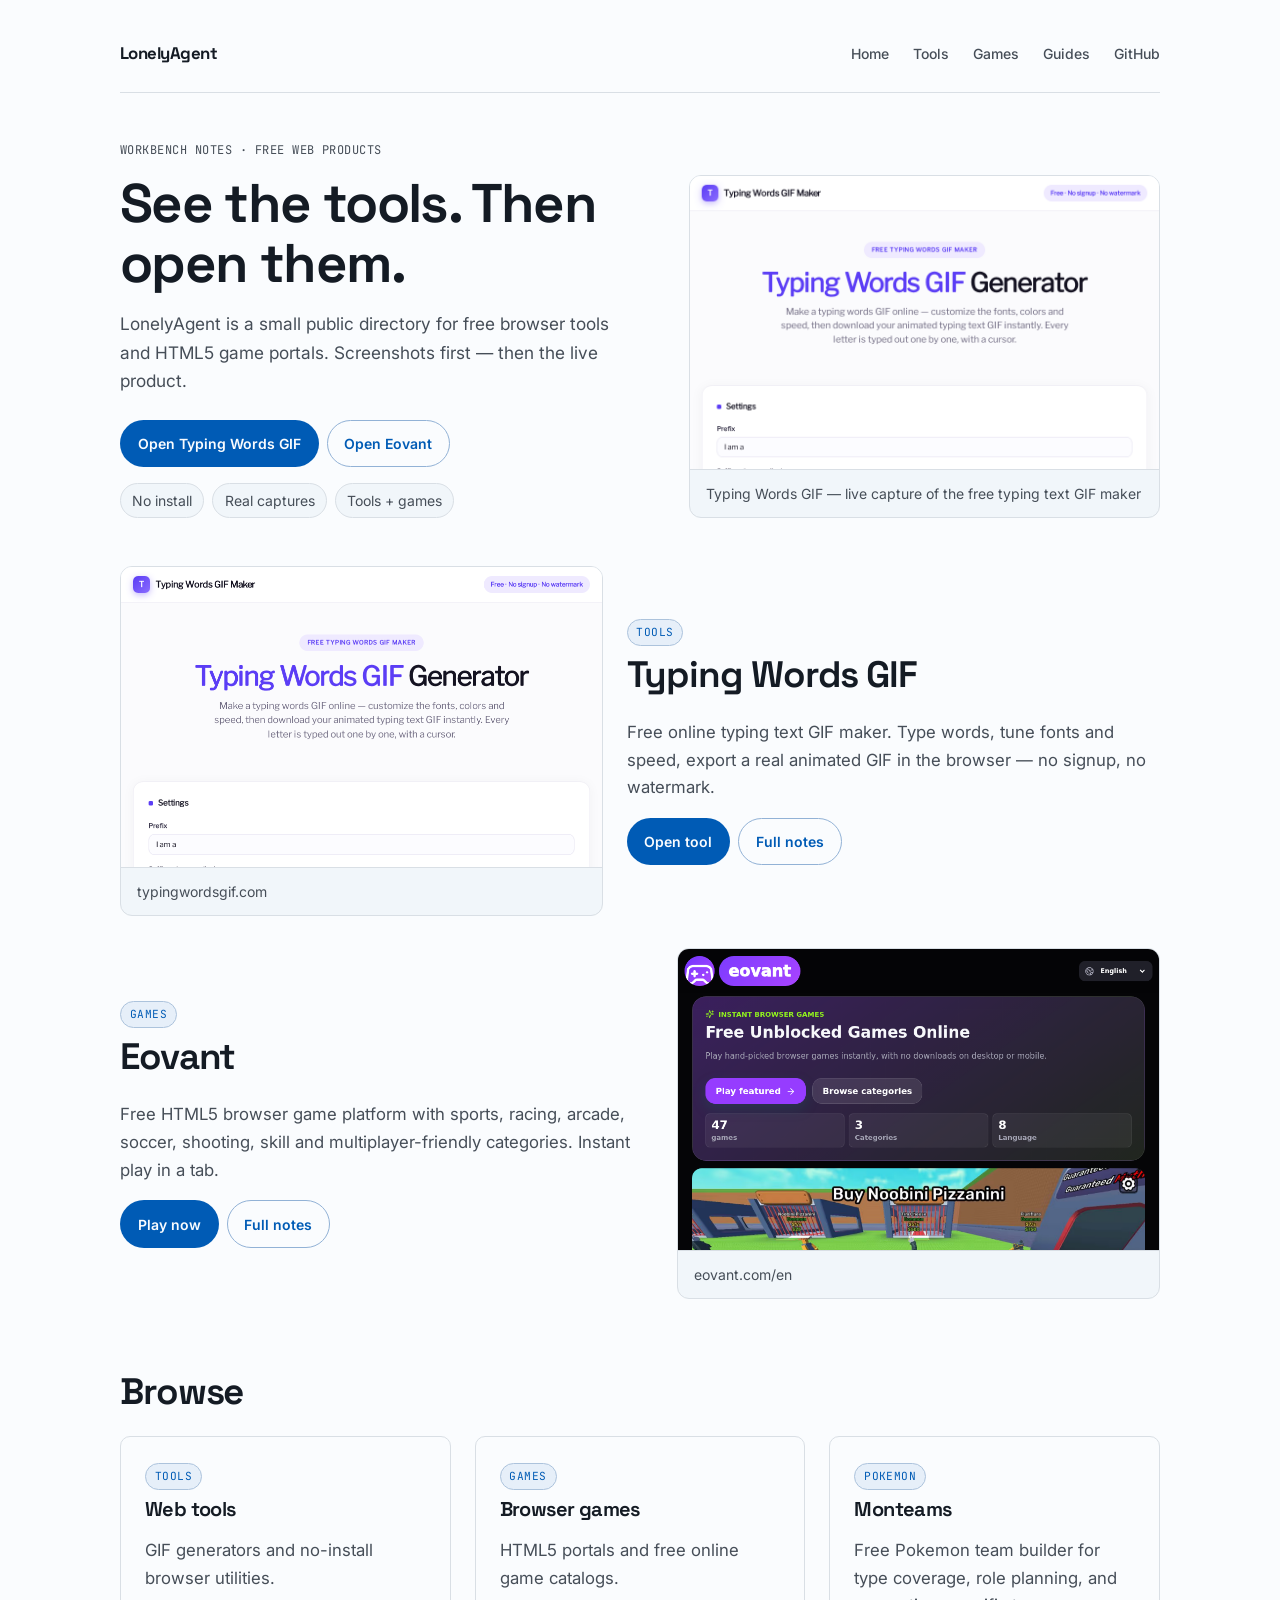
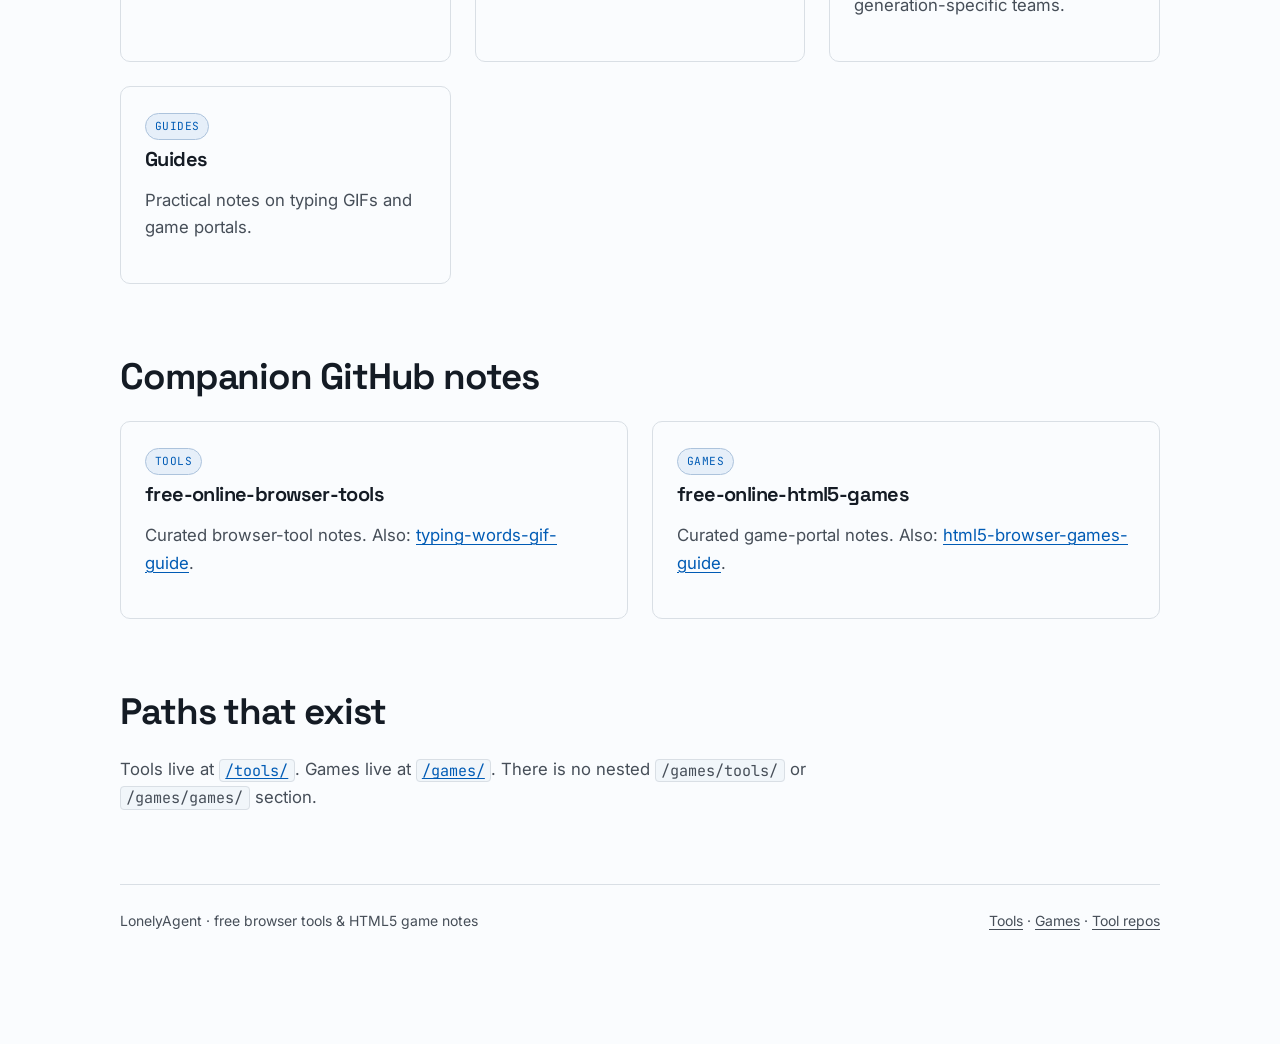
==== commit 24f10317: "docs: add Monteams to directory" ====
--- a/index.html
+++ b/index.html
@@ -99,6 +99,11 @@
           <p class="muted">HTML5 portals and free online game catalogs.</p>
         </article>
         <article class="card">
+          <span class="tag">Pokemon</span>
+          <h3><a href="/tools/monteams.html">Monteams</a></h3>
+          <p class="muted">Free Pokemon team builder for type coverage, role planning, and generation-specific teams.</p>
+        </article>
+        <article class="card">
           <span class="tag">Guides</span>
           <h3><a href="/guides/">Guides</a></h3>
           <p class="muted">Practical notes on typing GIFs and game portals.</p>
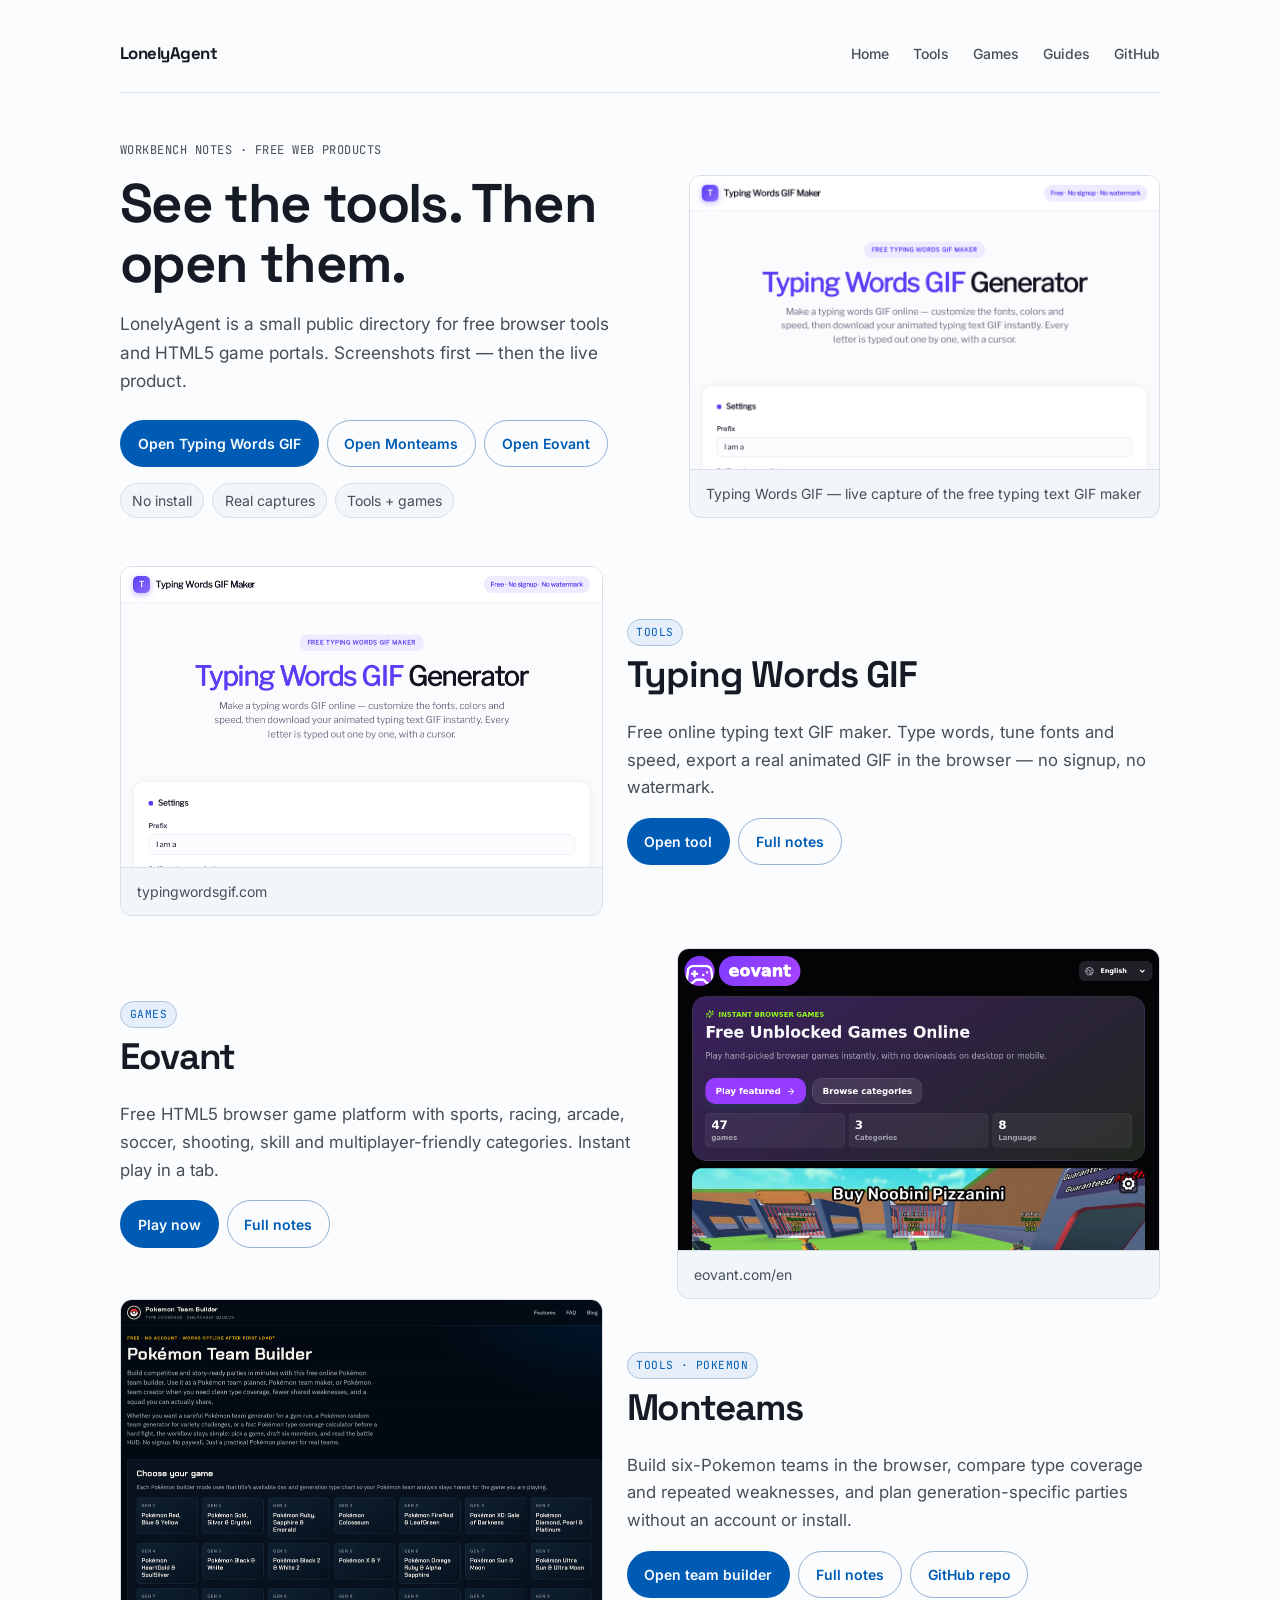
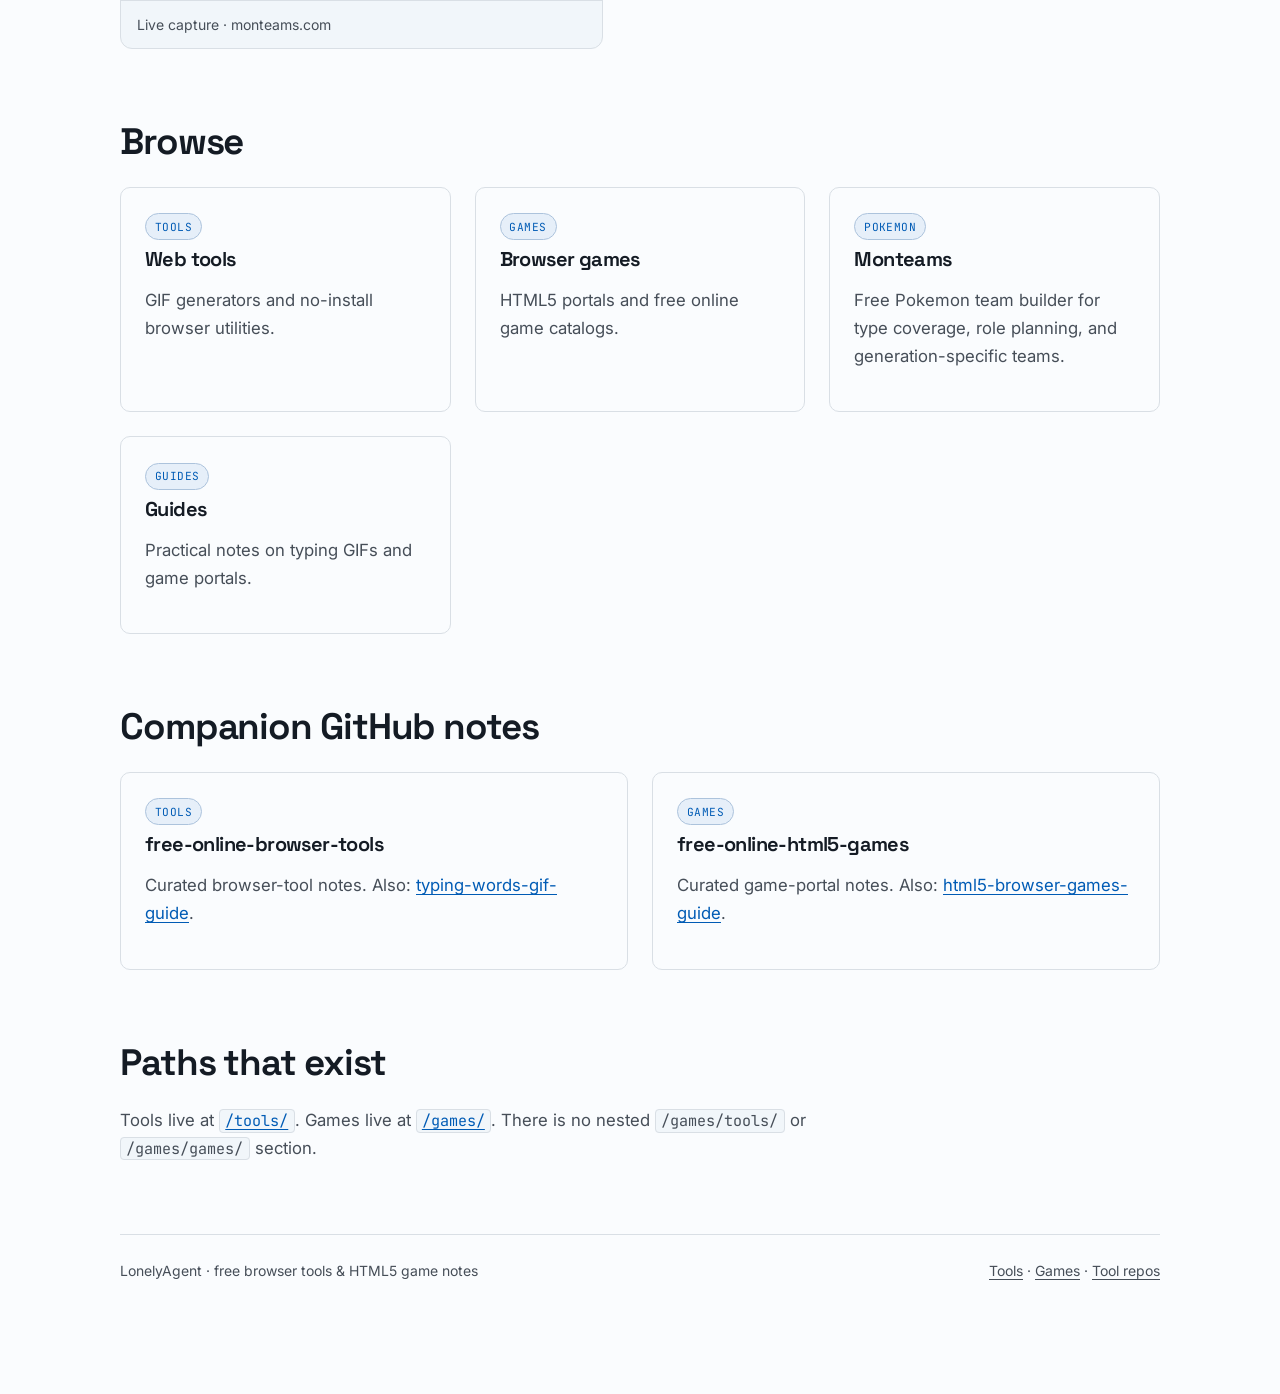
==== commit f9e10283: "showcase Monteams across GitHub Pages" ====
--- a/index.html
+++ b/index.html
@@ -4,11 +4,11 @@
   <meta charset="utf-8" />
   <meta name="viewport" content="width=device-width, initial-scale=1" />
   <title>LonelyAgent — Free Browser Tools & HTML5 Games</title>
-  <meta name="description" content="Directory of free browser tools and HTML5 game portals, with live product screenshots of Typing Words GIF and Eovant." />
+  <meta name="description" content="Directory of free browser tools and HTML5 game portals, with live product screenshots of Typing Words GIF, Monteams, and Eovant." />
   <meta name="robots" content="index,follow" />
   <link rel="canonical" href="https://lonelyagent.github.io/" />
   <meta property="og:title" content="LonelyAgent — Free Browser Tools & HTML5 Games" />
-  <meta property="og:description" content="Directory of free browser tools and HTML5 game portals, with live product screenshots of Typing Words GIF and Eovant." />
+  <meta property="og:description" content="Directory of free browser tools and HTML5 game portals, with live product screenshots of Typing Words GIF, Monteams, and Eovant." />
   <meta property="og:type" content="website" />
   <meta property="og:url" content="https://lonelyagent.github.io/" />
   <link rel="stylesheet" href="/assets/site.css" />
@@ -37,6 +37,7 @@
         </p>
         <div class="btnrow">
           <a class="btn" href="https://typingwordsgif.com/" rel="noopener">Open Typing Words GIF</a>
+          <a class="btn secondary" href="https://monteams.com/" rel="noopener">Open Monteams</a>
           <a class="btn secondary" href="https://eovant.com/en" rel="noopener">Open Eovant</a>
         </div>
         <div class="pillrow">
@@ -84,6 +85,23 @@
         </div>
       </article>
     </section>
+
+    <article class="shot-block">
+      <figure class="shot">
+        <img src="/assets/shots/monteams.png" width="960" height="600" alt="Screenshot of the Monteams Pokemon team builder homepage" loading="lazy" />
+        <figcaption>Live capture · monteams.com</figcaption>
+      </figure>
+      <div class="shot-copy">
+        <span class="tag">Tools · Pokemon</span>
+        <h2 style="margin-top:0">Monteams</h2>
+        <p>Build six-Pokemon teams in the browser, compare type coverage and repeated weaknesses, and plan generation-specific parties without an account or install.</p>
+        <div class="btnrow">
+          <a class="btn" href="https://monteams.com/" rel="noopener">Open team builder</a>
+          <a class="btn secondary" href="/tools/monteams.html">Full notes</a>
+          <a class="btn secondary" href="https://github.com/lonelyagent/monteams" rel="noopener">GitHub repo</a>
+        </div>
+      </div>
+    </article>
 
     <section>
       <h2>Browse</h2>
